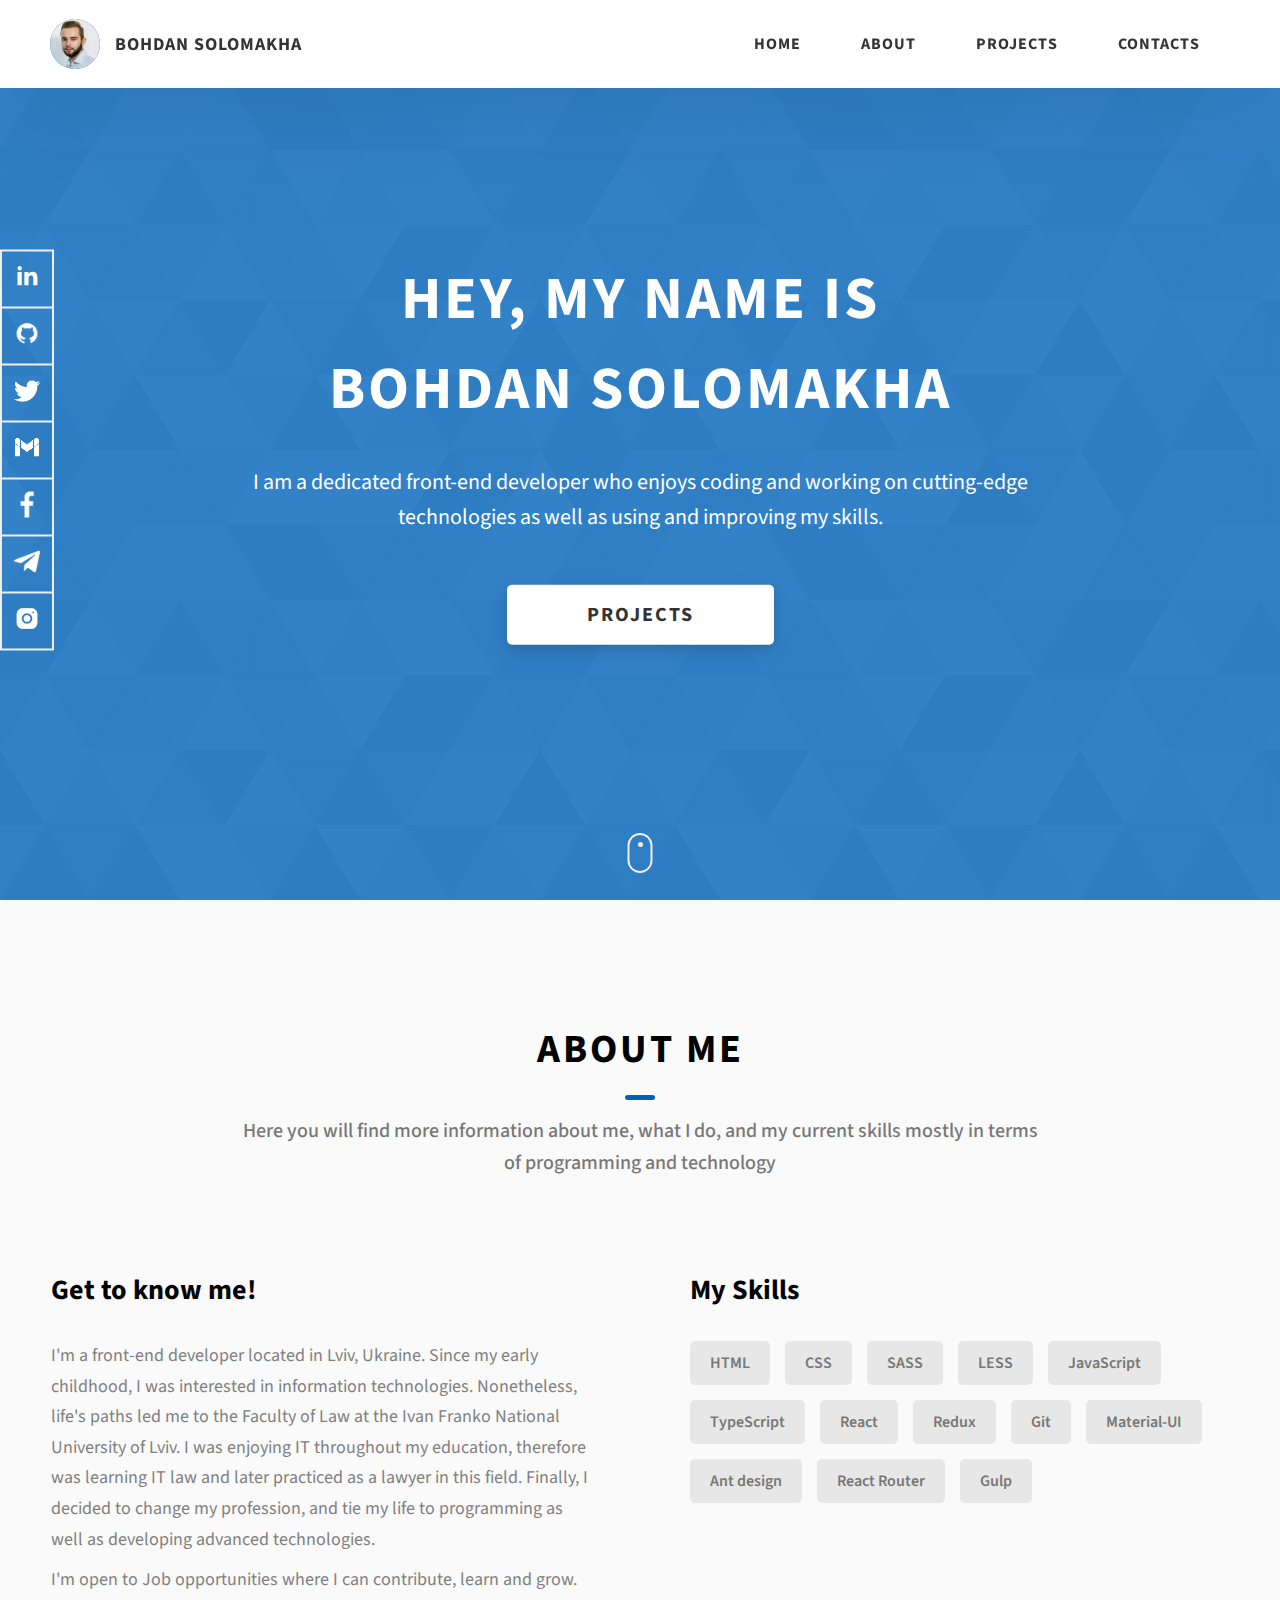
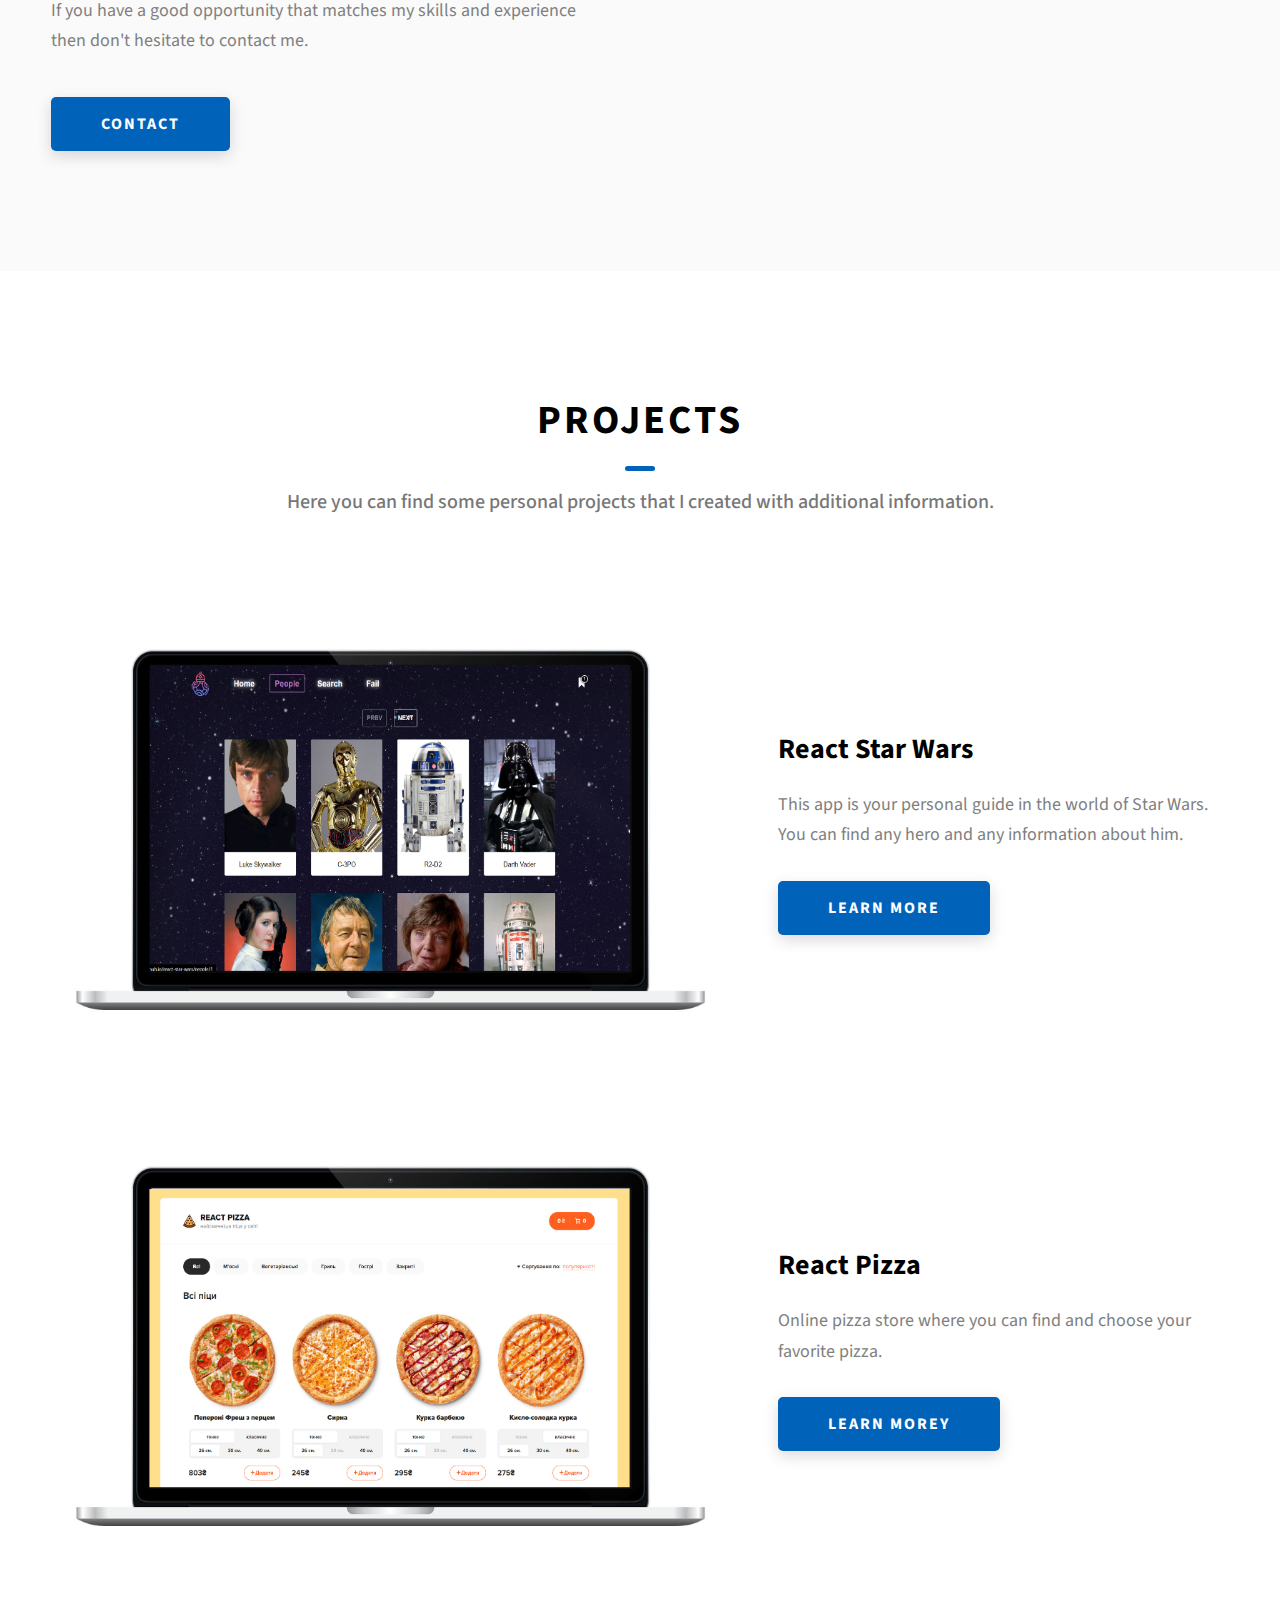
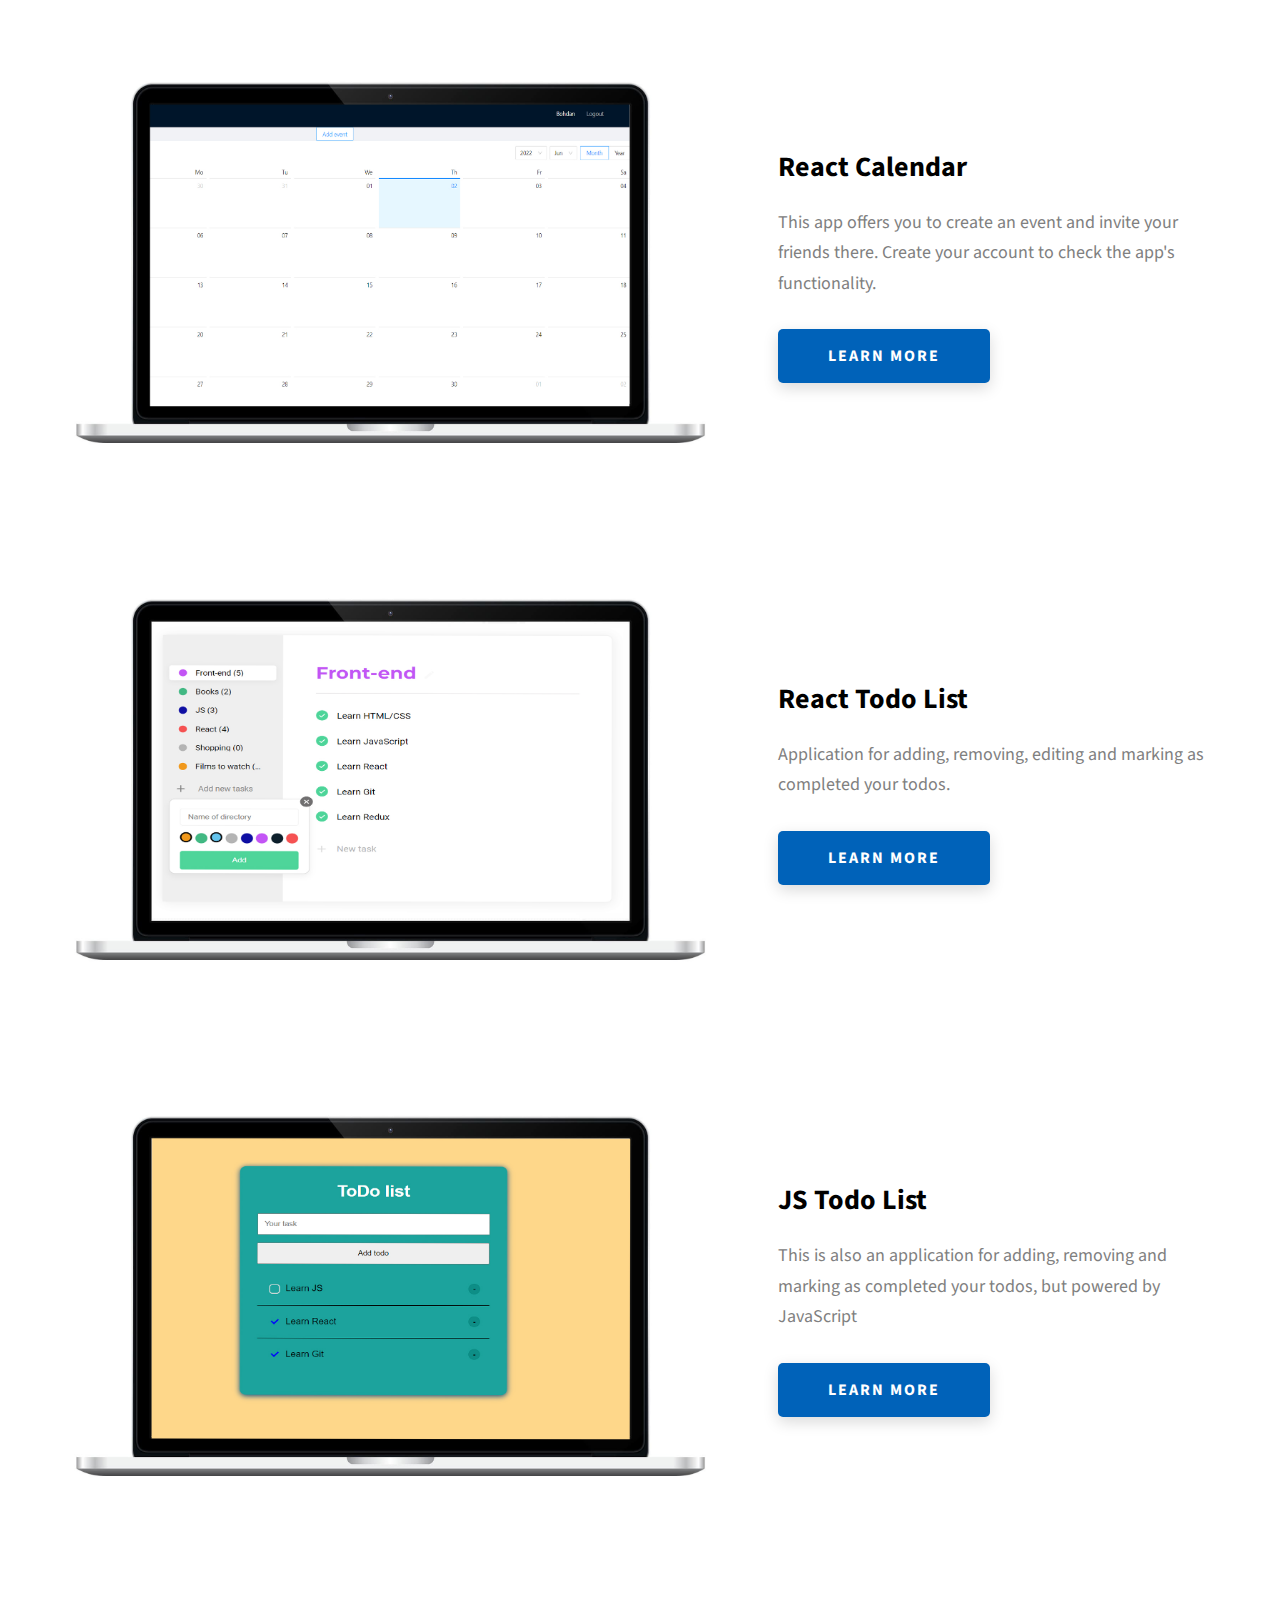
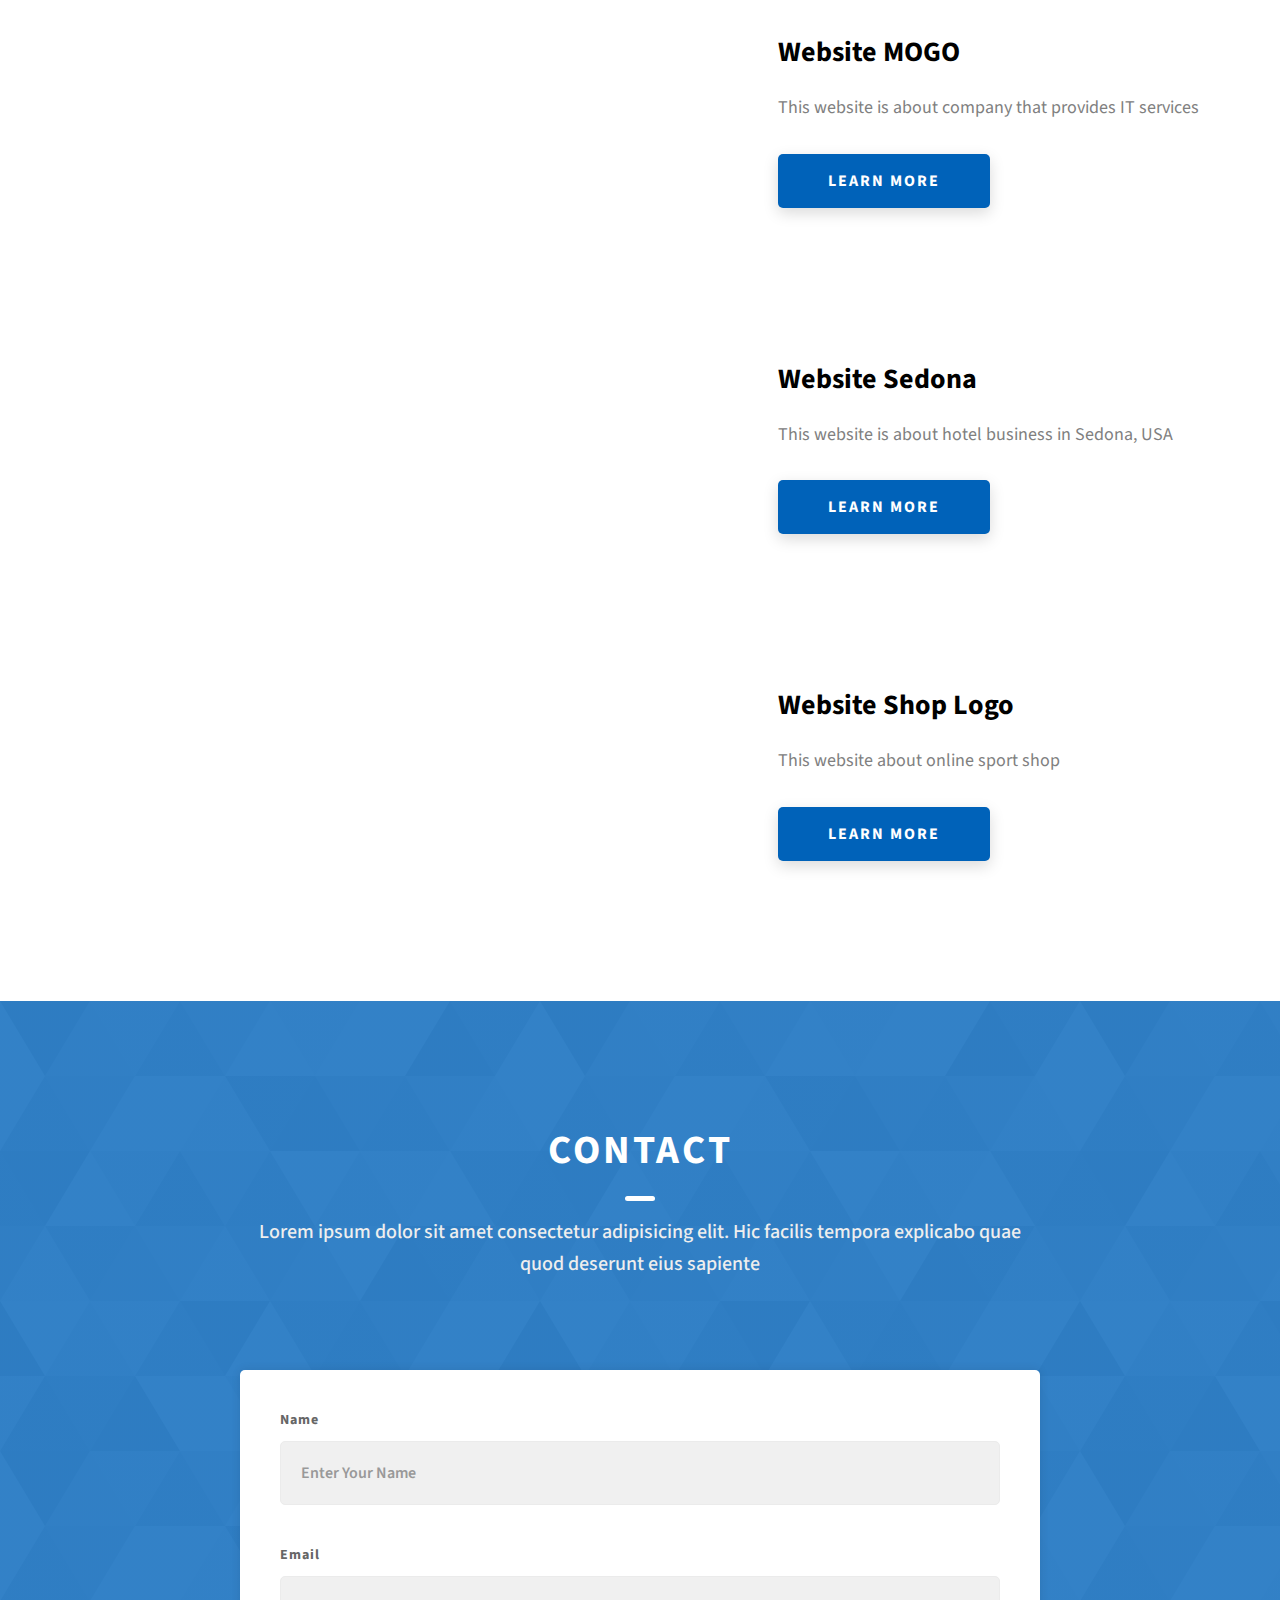
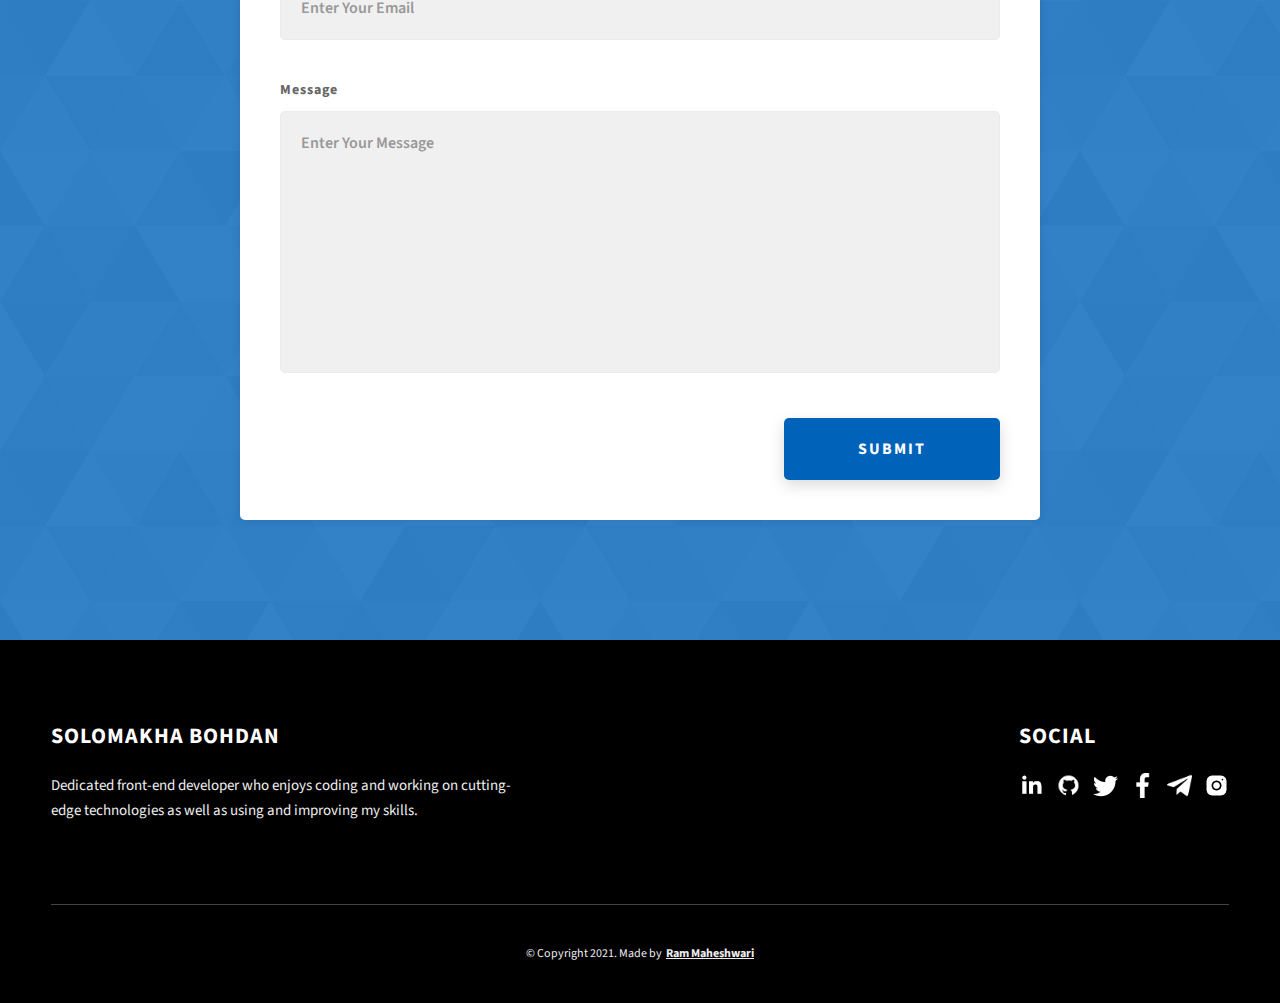
==== index.html @ 6ab42487 "Added all files to repo" ====
<!DOCTYPE html>
<html lang="en">
  <head>
    <meta charset="UTF-8" />
    <meta name="viewport" content="width=device-width, initial-scale=1.0" />
    <meta http-equiv="X-UA-Compatible" content="ie=edge" />
    <title>Portfolio</title>
    <meta name="description" content="Portfolio Template for Developer" />

    <link rel="stylesheet" href="css/style.css" />

    <link rel="preconnect" href="https://fonts.googleapis.com" />
    <link rel="preconnect" href="https://fonts.gstatic.com" crossorigin />
    <link
      href="https://fonts.googleapis.com/css2?family=Source+Sans+Pro:wght@400;600;700;900&display=swap"
      rel="stylesheet"
    />
  </head>
  <body>
    <header class="header">
      <div class="header__content">
        <div class="header__logo-container">
          <div class="header__logo-img-cont">
            <img
              src="./assets/jpeg/bodia_solo.jpg"
              alt="Solomakha Bohdan Logo Image"
              class="header__logo-img"
            />
          </div>
          <span class="header__logo-sub">Bohdan Solomakha</span>
        </div>
        <div class="header__main">
          <ul class="header__links">
            <li class="header__link-wrapper">
              <a href="./index.html" class="header__link"> Home </a>
            </li>
            <li class="header__link-wrapper">
              <a href="./index.html#about" class="header__link">About </a>
            </li>
            <li class="header__link-wrapper">
              <a href="./index.html#projects" class="header__link">
                Projects
              </a>
            </li>
            <li class="header__link-wrapper">
              <a href="./index.html#contact" class="header__link"> Contacts </a>
            </li>
          </ul>
          <div class="header__main-ham-menu-cont">
            <img
              src="./assets/svg/ham-menu.svg"
              alt="hamburger menu"
              class="header__main-ham-menu"
            />
            <img
              src="./assets/svg/ham-menu-close.svg"
              alt="hamburger menu close"
              class="header__main-ham-menu-close d-none"
            />
          </div>
        </div>
      </div>
      <div class="header__sm-menu">
        <div class="header__sm-menu-content">
          <ul class="header__sm-menu-links">
            <li class="header__sm-menu-link">
              <a href="./index.html"> Home </a>
            </li>

            <li class="header__sm-menu-link">
              <a href="./index.html#about"> About </a>
            </li>

            <li class="header__sm-menu-link">
              <a href="./index.html#projects"> Projects </a>
            </li>

            <li class="header__sm-menu-link">
              <a href="./index.html#contact"> Contacts </a>
            </li>
          </ul>
        </div>
      </div>
    </header>
    <section class="home-hero">
      <div class="home-hero__content">
        <h1 class="heading-primary">Hey, My name is <br> Bohdan Solomakha</h1>
        <div class="home-hero__info">
          <p class="text-primary">
            I am a dedicated front-end developer who enjoys coding and working on cutting-edge technologies as well as using and improving my skills.
          </p>
        </div>
        <div class="home-hero__cta">
          <a href="./#projects" class="btn btn--bg">Projects</a>
        </div>
      </div>
      <div class="home-hero__socials">
        <div class="home-hero__social">
          <a href="#" class="home-hero__social-icon-link">
            <img
              src="./assets/png/linkedin-ico.png"
              alt="icon"
              class="home-hero__social-icon"
            />
          </a>
        </div>
        <div class="home-hero__social">
          <a href="#" class="home-hero__social-icon-link">
            <img
              src="./assets/png/github-ico.png"
              alt="icon"
              class="home-hero__social-icon"
            />
          </a>
        </div>
        <div class="home-hero__social">
          <a href="#" class="home-hero__social-icon-link">
            <img
              src="./assets/png/twitter-ico.png"
              alt="icon"
              class="home-hero__social-icon"
            />
          </a>
        </div>
        <div class="home-hero__social" >
          <a
                  href="mailto:solomakha.bohdan@gmail.com"
                  class="home-hero__social-icon-link"
          >
            <img
                    src="./assets/png/gmail.png"
                    alt="icon"
                    class="home-hero__social-icon"
            />
          </a>
        </div>
        <div class="home-hero__social">
          <a href="#" class="home-hero__social-icon-link" style="color: white">
            <img
                    src="./assets/png/facebook.png"
                    alt="icon"
                    class="home-hero__social-icon"
            />
          </a>
        </div>
        <div class="home-hero__social">
          <a href="#" class="home-hero__social-icon-link" style="color: white">
            <img
                    src="./assets/png/telegram.png"
                    alt="icon"
                    class="home-hero__social-icon"
            />
          </a>
        </div>
        <div class="home-hero__social">
          <a
            href="#"
            class="home-hero__social-icon-link home-hero__social-icon-link--bd-none"
          >
            <img
              src="./assets/png/insta-ico.png"
              alt="icon"
              class="home-hero__social-icon"
            />
          </a>
        </div>

      </div>
      <div class="home-hero__mouse-scroll-cont">
        <div class="mouse"></div>
      </div>
    </section>
    <section id="about" class="about sec-pad">
      <div class="main-container">
        <h2 class="heading heading-sec heading-sec__mb-med">
          <span class="heading-sec__main">About Me</span>
          <span class="heading-sec__sub">
            Here you will find more information about me, what I do, and my current skills mostly in terms of programming and technology
          </span>
        </h2>
        <div class="about__content">
          <div class="about__content-main">
            <h3 class="about__content-title">Get to know me!</h3>
            <div class="about__content-details">
              <p class="about__content-details-para">
                I'm a front-end developer located in Lviv, Ukraine. Since my early childhood, I was interested in information technologies. Nonetheless, life's paths led me to the Faculty of Law at the Ivan Franko National University of Lviv. I was enjoying IT throughout my education, therefore was learning IT law and later practiced as a lawyer in this field. Finally, I decided to change my profession, and tie my life to programming as well as developing advanced technologies.
              </p>
              <p class="about__content-details-para">
                I'm open to Job opportunities where I can contribute, learn and grow. If you have a good opportunity that matches my skills and experience then don't hesitate to contact me.
              </p>
            </div>
            <a href="./#contact" class="btn btn--med btn--theme dynamicBgClr"
              >Contact</a
            >
          </div>
          <div class="about__content-skills">
            <h3 class="about__content-title">My Skills</h3>
            <div class="skills">
              <div class="skills__skill">HTML</div>
              <div class="skills__skill">CSS</div>
              <div class="skills__skill">SASS</div>
              <div class="skills__skill">LESS</div>
              <div class="skills__skill">JavaScript</div>
              <div class="skills__skill">TypeScript</div>
              <div class="skills__skill">React</div>
              <div class="skills__skill">Redux</div>
              <div class="skills__skill">Git</div>
              <div class="skills__skill">Material-UI</div>
              <div class="skills__skill">Ant design</div>
              <div class="skills__skill">React Router</div>
              <div class="skills__skill">Gulp</div>
            </div>
          </div>
        </div>
      </div>
    </section>
    <section id="projects" class="projects sec-pad">
      <div class="main-container">
        <h2 class="heading heading-sec heading-sec__mb-bg">
          <span class="heading-sec__main">Projects</span>
          <span class="heading-sec__sub">
            Here you can find some personal projects that I created with additional information.
          </span>
        </h2>

        <div class="projects__content">
          <div class="projects__row">
            <div class="projects__row-img-cont">
              <img
                src="./assets/jpeg/Star%20Wars.jpg"
                alt="Software Screenshot"
                class="projects__row-img"
                loading="lazy"
              />
            </div>
            <div class="projects__row-content">
              <h3 class="projects__row-content-title">React Star Wars</h3>
              <p class="projects__row-content-desc">
                This app is your personal guide in the world of Star Wars. You can find any hero and any information about him.
              </p>
              <a
                href="./project-1.html"
                class="btn btn--med btn--theme dynamicBgClr"
                target="_blank"
                >Learn more</a
              >
            </div>
          </div>
          <div class="projects__row">
            <div class="projects__row-img-cont">
              <img
                src="./assets/jpeg/React%20Pizza.jpg"
                alt="Software Screenshot"
                class="projects__row-img"
                loading="lazy"
              />
            </div>
            <div class="projects__row-content">
              <h3 class="projects__row-content-title">React Pizza</h3>
              <p class="projects__row-content-desc">
                Online pizza store where you can find and choose your favorite pizza.
              </p>
              <a
                href="./project-2.html"
                class="btn btn--med btn--theme dynamicBgClr"
                target="_blank"
                >Learn morey</a
              >
            </div>
          </div>
          <div class="projects__row">
            <div class="projects__row-img-cont">
              <img
                src="./assets/jpeg/React%20calendar.jpg"
                alt="Software Screenshot"
                class="projects__row-img"
                loading="lazy"
              />
            </div>
            <div class="projects__row-content">
              <h3 class="projects__row-content-title">React Calendar</h3>
              <p class="projects__row-content-desc">
                This app offers you to create an event and invite your friends there. Create your account to check the app's functionality.
              </p>
              <a
                href="./project-3.html"
                class="btn btn--med btn--theme dynamicBgClr"
                target="_blank"
                >Learn more</a
              >
            </div>
          </div>
          <div class="projects__row">
            <div class="projects__row-img-cont">
              <img
                      src="./assets/jpeg/React%20todo.jpg"
                      alt="Software Screenshot"
                      class="projects__row-img"
                      loading="lazy"
              />
            </div>
            <div class="projects__row-content">
              <h3 class="projects__row-content-title">React Todo List</h3>
              <p class="projects__row-content-desc">
                Application for adding, removing, editing and marking as completed your todos.
              </p>
              <a
                      href="./project-4.html"
                      class="btn btn--med btn--theme dynamicBgClr"
                      target="_blank"
              >Learn more</a
              >
            </div>
          </div>
          <div class="projects__row">
            <div class="projects__row-img-cont">
              <img
                      src="./assets/jpeg/js%20todo.jpg"
                      alt="Software Screenshot"
                      class="projects__row-img"
                      loading="lazy"
              />
            </div>
            <div class="projects__row-content">
              <h3 class="projects__row-content-title">JS Todo List</h3>
              <p class="projects__row-content-desc">
                This is also an application for adding, removing and marking as completed your todos, but powered by JavaScript
              </p>
              <a
                      href="./project-5.html"
                      class="btn btn--med btn--theme dynamicBgClr"
                      target="_blank"
              >Learn more</a
              >
            </div>
          </div>
          <div class="projects__row">
            <div class="projects__row-img-cont">
              <img
                      src="./assets/jpeg/mogo.jpg"
                      alt="Software Screenshot"
                      class="projects__row-img"
                      loading="lazy"
              />
            </div>
            <div class="projects__row-content">
              <h3 class="projects__row-content-title">Website MOGO</h3>
              <p class="projects__row-content-desc">
                This website is about company that provides IT services
              </p>
              <a
                      href="./project-6.html"
                      class="btn btn--med btn--theme dynamicBgClr"
                      target="_blank"
              >Learn more</a
              >
            </div>
          </div>
          <div class="projects__row">
            <div class="projects__row-img-cont">
              <img
                      src="./assets/jpeg/Sedona.jpg"
                      alt="Software Screenshot"
                      class="projects__row-img"
                      loading="lazy"
              />
            </div>
            <div class="projects__row-content">
              <h3 class="projects__row-content-title">Website Sedona</h3>
              <p class="projects__row-content-desc">
                This website is about hotel business in Sedona, USA
              </p>
              <a
                      href="./project-7.html"
                      class="btn btn--med btn--theme dynamicBgClr"
                      target="_blank"
              >Learn more</a
              >
            </div>
          </div>
          <div class="projects__row">
            <div class="projects__row-img-cont">
              <img
                      src="./assets/jpeg/ShopLogo.jpg"
                      alt="Software Screenshot"
                      class="projects__row-img"
                      loading="lazy"
              />
            </div>
            <div class="projects__row-content">
              <h3 class="projects__row-content-title">Website Shop Logo</h3>
              <p class="projects__row-content-desc">
                This website about online sport shop
              </p>
              <a
                      href="./project-8.html"
                      class="btn btn--med btn--theme dynamicBgClr"
                      target="_blank"
              >Learn more</a
              >
            </div>
          </div>
        </div>
      </div>
    </section>
    <section id="contact" class="contact sec-pad dynamicBg">
      <div class="main-container">
        <h2 class="heading heading-sec heading-sec__mb-med">
          <span class="heading-sec__main heading-sec__main--lt">Contact</span>
          <span class="heading-sec__sub heading-sec__sub--lt">
            Lorem ipsum dolor sit amet consectetur adipisicing elit. Hic facilis
            tempora explicabo quae quod deserunt eius sapiente
          </span>
        </h2>
        <div class="contact__form-container">
          <form action="mail.php" method="POST" class="contact__form">
            <div class="contact__form-field">
              <label class="contact__form-label" for="name">Name</label>
              <input
                required
                placeholder="Enter Your Name"
                type="text"
                class="contact__form-input"
                name="name"
                id="name"
              />
            </div>
            <div class="contact__form-field">
              <label class="contact__form-label" for="email">Email</label>
              <input
                required
                placeholder="Enter Your Email"
                type="text"
                class="contact__form-input"
                name="email"
                id="email"
              />
            </div>
            <div class="contact__form-field">
              <label class="contact__form-label" for="message">Message</label>
              <textarea
                required
                cols="30"
                rows="10"
                class="contact__form-input"
                placeholder="Enter Your Message"
                name="message"
                id="message"
              ></textarea>
            </div>
            <button type="submit" class="btn btn--theme contact__btn">
              Submit
            </button>
          </form>
        </div>
      </div>
    </section>
    <footer class="main-footer">
      <div class="main-container">
        <div class="main-footer__upper">
          <div class="main-footer__row main-footer__row-1">
            <h2 class="heading heading-sm main-footer__heading-sm">
              <span>Social</span>
            </h2>
            <div class="main-footer__social-cont">
              <a target="_blank" rel="noreferrer" href="https://www.linkedin.com/in/bohdan-solomakha-750a14240/">
                <img
                        class="main-footer__icon"
                        src="./assets/png/linkedin-ico.png"
                        alt="icon"
                />
              </a>
              <a target="_blank" rel="noreferrer" href="https://github.com/BohdanSolo">
                <img
                        class="main-footer__icon"
                        src="./assets/png/github-ico.png"
                        alt="icon"
                />
              </a>
              <a target="_blank" rel="noreferrer" href="https://twitter.com/Bohdan_solo?t=991ut2WGYXUdXhXmWjefPw&s=09">
                <img
                        class="main-footer__icon"
                        src="./assets/png/twitter-ico.png"
                        alt="icon"
                />
              </a>
              <a target="_blank" rel="noreferrer" href="https://www.facebook.com/bohdan.solomakha">
                <img
                        class="main-footer__icon"
                        src="./assets/png/facebook.png"
                        alt="icon"
                />
              </a>
              <a target="_blank" rel="noreferrer" href="https://t.me/bodia_solo">
                <img
                        class="main-footer__icon"
                        src="./assets/png/telegram.png"
                        alt="icon"
                />
              </a>
              <a target="_blank" rel="noreferrer" href="https://www.instagram.com/bodia_solo/">
                <img
                        class="main-footer__icon main-footer__icon--mr-none"
                        src="./assets/png/insta-ico.png"
                        alt="icon"
                />
              </a>
            </div>
          </div>
          <div class="main-footer__row main-footer__row-2">
            <h4 class="heading heading-sm text-lt">Solomakha Bohdan</h4>
            <p class="main-footer__short-desc">
              Dedicated front-end developer who enjoys coding and working on cutting-edge technologies as well as using and improving my skills.
            </p>
          </div>
        </div>

        <div class="main-footer__lower">
          &copy; Copyright 2021. Made by
          <a rel="noreferrer" target="_blank" href="#"
            >Ram Maheshwari</a
          >
        </div>
      </div>
    </footer>

    <script src="./index.js"></script>
  </body>
</html>
---- css/style.css ----
/*
0 - 600px:      Phone
600 - 900px:    Tablet portrait
900 - 1200px:   Tablet landscape
[1200 - 1800] is where our normal styles apply
1800px + :      Big desktop
$breakpoint arguement choices:
- phone
- tab-port
- tab-land
- big-desktop

Inside media queries 1em is always 16px i.e 1em = 16px at every screen size only inside media queries
*/
*,
*::after,
*::before {
  margin: 0;
  padding: 0;
  box-sizing: inherit;
  font-family: inherit; }

html {
  font-size: 62.5%;
  scroll-behavior: smooth; }
  @media only screen and (max-width: 75em) {
    html {
      font-size: 59%; } }
  @media only screen and (max-width: 56.25em) {
    html {
      font-size: 56%; } }
  @media only screen and (min-width: 112.5em) {
    html {
      font-size: 65%; } }

body {
  box-sizing: border-box;
  position: relative;
  line-height: 1.5;
  font-family: sans-serif;
  overflow-x: hidden;
  overflow-y: scroll;
  font-family: 'Source Sans Pro', sans-serif; }

a {
  text-decoration: none;
  color: inherit; }

li {
  list-style: none; }

input:focus,
button:focus,
a:focus,
textarea:focus {
  outline: none; }

button {
  border: none;
  cursor: pointer; }

textarea {
  resize: none; }

.heading-primary {
  font-size: 6rem;
  text-transform: uppercase;
  letter-spacing: 3px;
  text-align: center; }
  @media only screen and (max-width: 37.5em) {
    .heading-primary {
      font-size: 4.5rem; } }

.heading-sec__mb-bg {
  margin-bottom: 11rem; }
  @media only screen and (max-width: 56.25em) {
    .heading-sec__mb-bg {
      margin-bottom: 8rem; } }

.heading-sec__mb-med {
  margin-bottom: 9rem; }
  @media only screen and (max-width: 56.25em) {
    .heading-sec__mb-med {
      margin-bottom: 8rem; } }

.heading-sec__main {
  display: block;
  font-size: 4rem;
  text-transform: uppercase;
  letter-spacing: 1px;
  letter-spacing: 3px;
  text-align: center;
  margin-bottom: 3.5rem;
  position: relative; }
  .heading-sec__main--lt {
    color: #fff; }
    .heading-sec__main--lt::after {
      content: '';
      background: #fff !important; }
  .heading-sec__main::after {
    content: '';
    position: absolute;
    top: calc(100% + 1.5rem);
    height: 5px;
    width: 3rem;
    background: #0062b9;
    left: 50%;
    transform: translateX(-50%);
    border-radius: 5px; }
    @media only screen and (max-width: 37.5em) {
      .heading-sec__main::after {
        top: calc(100% + 1.2rem); } }

.heading-sec__sub {
  display: block;
  text-align: center;
  color: #777;
  font-size: 2rem;
  font-weight: 500;
  max-width: 80rem;
  margin: auto;
  line-height: 1.6; }
  @media only screen and (max-width: 37.5em) {
    .heading-sec__sub {
      font-size: 1.8rem; } }
  .heading-sec__sub--lt {
    color: #eee; }

.heading-sm {
  font-size: 2.2rem;
  text-transform: uppercase;
  letter-spacing: 1px; }

.main-container {
  max-width: 120rem;
  margin: auto;
  width: 92%; }

.btn {
  background: #fff;
  color: #333;
  text-transform: uppercase;
  letter-spacing: 2px;
  display: inline-block;
  font-weight: 700;
  border-radius: 5px;
  box-shadow: 0 5px 15px 0 rgba(0, 0, 0, 0.15);
  transition: transform .3s; }
  .btn:hover {
    transform: translateY(-3px); }
  .btn--bg {
    padding: 1.5rem 8rem;
    font-size: 2rem; }
  .btn--med {
    padding: 1.5rem 5rem;
    font-size: 1.6rem; }
  .btn--theme {
    background: #0062b9;
    color: #fff; }
  .btn--theme-inv {
    color: #0062b9;
    background: #fff;
    border: 2px solid #0062b9;
    box-shadow: none;
    padding: calc(1.5rem - 2px) calc(5rem - 2px); }

.sec-pad {
  padding: 12rem 0; }
  @media only screen and (max-width: 56.25em) {
    .sec-pad {
      padding: 8rem 0; } }

.text-primary {
  color: #fff;
  font-size: 2.2rem;
  text-align: center;
  width: 100%;
  line-height: 1.6; }
  @media only screen and (max-width: 37.5em) {
    .text-primary {
      font-size: 2rem; } }

.d-none {
  display: none; }

.home-hero {
  color: #fff;
  background: linear-gradient(to right, rgba(0, 98, 185, 0.8), rgba(0, 98, 185, 0.8)), url(../../assets/svg/common-bg.svg);
  background-position: center;
  height: 100vh;
  min-height: 80rem;
  max-height: 120rem;
  position: relative; }
  @media only screen and (max-width: 37.5em) {
    .home-hero {
      height: unset;
      min-height: unset; } }
  .home-hero__socials {
    position: absolute;
    top: 50%;
    border: 2px solid #eee;
    border-left: 2px solid #eee;
    transform: translateY(-50%); }
    @media only screen and (max-width: 56.25em) {
      .home-hero__socials {
        display: none; } }
  .home-hero__mouse-scroll-cont {
    position: absolute;
    bottom: 3%;
    left: 50%;
    transform: translateX(-50%); }
    @media only screen and (max-width: 37.5em) {
      .home-hero__mouse-scroll-cont {
        display: none; } }
  .home-hero__social {
    width: 5rem; }
  .home-hero__social-icon-link {
    width: 100%;
    display: block;
    padding: 1.2rem;
    border-bottom: 2px solid #eee;
    transition: background .3s; }
    .home-hero__social-icon-link:hover {
      background: rgba(255, 255, 255, 0.1); }
    .home-hero__social-icon-link--bd-none {
      border-bottom: 0; }
  .home-hero__social-icon {
    width: 100%; }
  .home-hero__content {
    position: absolute;
    top: 50%;
    left: 50%;
    transform: translate(-50%, -50%);
    max-width: 90rem;
    width: 92%; }
    @media only screen and (max-width: 37.5em) {
      .home-hero__content {
        padding: 19rem 0 13rem 0;
        margin: auto;
        position: static;
        transform: translate(0, 0); } }
  .home-hero__info {
    margin: 3rem auto 0 auto;
    max-width: 80rem; }
  .home-hero__cta {
    margin-top: 5rem;
    text-align: center; }

.about {
  background: #fafafa; }
  .about__content {
    display: grid;
    grid-template-columns: 1fr 1fr;
    grid-gap: 10rem; }
    @media only screen and (max-width: 56.25em) {
      .about__content {
        grid-template-columns: 1fr;
        grid-gap: 8rem; } }
    .about__content-title {
      font-weight: 700;
      font-size: 2.8rem;
      margin-bottom: 3rem; }
      @media only screen and (max-width: 37.5em) {
        .about__content-title {
          font-size: 2.4rem; } }
    .about__content-details-para {
      font-size: 1.8rem;
      color: grey;
      max-width: 60rem;
      line-height: 1.7;
      margin-bottom: 1rem; }
      .about__content-details-para--hl {
        font-weight: 700;
        margin: 0 3px; }
      .about__content-details-para:last-child {
        margin-bottom: 4rem; }

.projects__row {
  display: grid;
  grid-template-columns: 1.5fr 1fr;
  grid-gap: 5rem;
  margin-bottom: 11rem; }
  @media only screen and (max-width: 56.25em) {
    .projects__row {
      grid-template-columns: 1fr;
      grid-gap: 2rem;
      margin-bottom: 8rem; } }
  @media only screen and (max-width: 56.25em) {
    .projects__row {
      text-align: center; } }
  .projects__row:last-child {
    margin-bottom: 0; }
  .projects__row-img-cont {
    overflow: hidden; }
  .projects__row-img {
    width: 100%;
    display: block;
    object-fit: cover; }
  .projects__row-content {
    padding: 2rem 0;
    display: flex;
    justify-content: center;
    flex-direction: column;
    align-items: flex-start; }
    @media only screen and (max-width: 56.25em) {
      .projects__row-content {
        align-items: center; } }
    .projects__row-content-title {
      font-weight: 700;
      font-size: 2.8rem;
      margin-bottom: 2rem; }
      @media only screen and (max-width: 37.5em) {
        .projects__row-content-title {
          font-size: 2.4rem; } }
    .projects__row-content-desc {
      font-size: 1.8rem;
      color: grey;
      max-width: 60rem;
      line-height: 1.7;
      margin-bottom: 3rem; }
      @media only screen and (max-width: 37.5em) {
        .projects__row-content-desc {
          font-size: 1.7rem; } }

.contact {
  background: linear-gradient(to right, rgba(0, 98, 185, 0.8), rgba(0, 98, 185, 0.8)), url(../../assets/svg/common-bg.svg);
  background-size: cover;
  background-position: center; }
  .contact__form-container {
    box-shadow: 0 0 10px rgba(0, 0, 0, 0.1);
    background: white;
    padding: 4rem;
    margin-top: 6rem;
    max-width: 80rem;
    text-align: right;
    width: 95%;
    border-radius: 5px;
    margin: 5rem auto 0 auto; }
    @media only screen and (max-width: 37.5em) {
      .contact__form-container {
        padding: 3rem; } }
  .contact__form-field {
    margin-bottom: 4rem; }
    @media only screen and (max-width: 37.5em) {
      .contact__form-field {
        margin-bottom: 3rem; } }
  .contact__form-label {
    color: #666;
    font-size: 1.4rem;
    letter-spacing: 1px;
    font-weight: 700;
    margin-bottom: 1rem;
    display: block;
    text-align: left; }
  .contact__form-input {
    color: #333;
    padding: 2rem;
    width: 100%;
    border: 1px solid #ebebeb;
    font-size: 1.6rem;
    letter-spacing: 0px;
    background: #f0f0f0;
    border-radius: 5px;
    font-weight: 600;
    /* Code for Modern Browsers */
    /* Code for WebKit, Blink, Edge */
    /* Code for Internet Explorer 10-11 */
    /* Code for Microsoft Edge */
    /* Code for Mozilla Firefox 4 to 18 */
    /* Code for Mozilla Firefox 19+ */ }
    .contact__form-input::placeholder {
      color: #999;
      font-weight: 600;
      font-size: 1.6rem; }
    .contact__form-input::-webkit-input-placeholder {
      color: #999;
      font-weight: 600;
      font-size: 1.6rem; }
    .contact__form-input:-ms-input-placeholder {
      color: #999;
      font-weight: 600;
      font-size: 1.6rem; }
    .contact__form-input::-ms-input-placeholder {
      color: #999;
      font-weight: 600;
      font-size: 1.6rem; }
    .contact__form-input:-moz-placeholder {
      opacity: 1;
      color: #999;
      font-weight: 600;
      font-size: 1.6rem; }
    .contact__form-input::-moz-placeholder {
      opacity: 1;
      color: #999;
      font-weight: 600;
      font-size: 1.6rem; }
  .contact__btn {
    width: 30%;
    padding: 2rem 4rem;
    font-size: 1.6rem; }
    @media only screen and (max-width: 37.5em) {
      .contact__btn {
        width: 100%; } }

.project-cs-hero {
  color: #fff;
  background: linear-gradient(to right, rgba(0, 98, 185, 0.8), rgba(0, 98, 185, 0.8)), url(../../assets/svg/common-bg.svg);
  background-size: cover;
  background-position: center;
  position: relative; }
  @media only screen and (max-width: 37.5em) {
    .project-cs-hero {
      height: unset;
      min-height: unset; } }
  .project-cs-hero__content {
    padding: 25rem 0 17rem 0;
    max-width: 90rem;
    width: 92%;
    margin: auto; }
    @media only screen and (max-width: 37.5em) {
      .project-cs-hero__content {
        padding: 19rem 0 13rem 0;
        margin: auto;
        position: static;
        transform: translate(0, 0); } }
  .project-cs-hero__info {
    margin: 3rem auto 0 auto;
    max-width: 80rem; }
  .project-cs-hero__cta {
    margin-top: 5rem;
    text-align: center; }

.project-details__content {
  padding: 8rem 0;
  max-width: 90rem;
  margin: auto; }
  .project-details__content-title {
    font-weight: 700;
    font-size: 2.8rem;
    margin-bottom: 3rem; }
    @media only screen and (max-width: 37.5em) {
      .project-details__content-title {
        font-size: 2.4rem; } }

.project-details__showcase-img-cont {
  width: 100%;
  margin-bottom: 6rem; }

.project-details__showcase-img {
  width: 100%; }

.project-details__content-main {
  width: 100%;
  max-width: 70rem;
  margin: auto; }

.project-details__desc {
  margin: 0 0 7rem 0; }
  .project-details__desc-para {
    font-size: 1.8rem;
    line-height: 1.7;
    color: grey;
    margin-bottom: 2rem; }

.project-details__tools-used {
  margin: 0 0 7rem 0; }
  .project-details__tools-used-list {
    display: flex;
    flex-wrap: wrap; }
  .project-details__tools-used-item {
    padding: 1rem 2rem;
    margin-bottom: 1.5rem;
    margin-right: 1.5rem;
    font-size: 1.6rem;
    background: rgba(153, 153, 153, 0.2);
    border-radius: 5px;
    font-weight: 600;
    color: #777; }

.project-details__links {
  margin: 0 0; }
  .project-details__links-btn {
    margin-right: 2rem; }
    @media only screen and (max-width: 37.5em) {
      .project-details__links-btn {
        margin-right: 0;
        width: 70%;
        margin-bottom: 2rem;
        text-align: center; } }
    .project-details__links-btn:last-child {
      margin: 0; }
      @media only screen and (max-width: 37.5em) {
        .project-details__links-btn:last-child {
          margin: 0; } }

.header {
  position: fixed;
  width: 100%;
  z-index: 1000;
  background: #000;
  background: #fff;
  box-shadow: 0 10px 100px rgba(0, 0, 0, 0.1); }
  .header__content {
    display: flex;
    align-items: center;
    justify-content: space-between;
    padding: 1rem 5rem; }
    @media only screen and (max-width: 56.25em) {
      .header__content {
        padding: 0 2rem; } }
  .header__logo-container {
    display: flex;
    align-items: center;
    cursor: pointer;
    color: #333;
    transition: color .3s; }
    .header__logo-container:hover {
      color: #0062b9; }
  .header__logo-img-cont {
    width: 5rem;
    height: 5rem;
    border-radius: 50px;
    overflow: hidden;
    margin-right: 1.5rem;
    background: #0062b9; }
    @media only screen and (max-width: 56.25em) {
      .header__logo-img-cont {
        width: 4.5rem;
        height: 4.5rem;
        margin-right: 1.2rem;
      } }
  .header__logo-img {
    width: 100%;
    height: 100%;
    border-radius: 50%;

    object-fit: cover;
    object-position: center;
    display: block;
    transform: scale(1.5, 1.5) translate(1px, 6px);

  }
  .header__logo-sub {
    font-size: 1.8rem;
    text-transform: uppercase;
    font-weight: 700;
    letter-spacing: 1px; }
  .header__links {
    display: flex; }
    @media only screen and (max-width: 37.5em) {
      .header__links {
        display: none; } }
  .header__link {
    padding: 2.2rem 3rem;
    display: inline-block;
    font-size: 1.6rem;
    color: #333;
    text-transform: uppercase;
    letter-spacing: 1px;
    font-weight: 700;
    transition: color .3s; }
    .header__link:hover {
      color: #0062b9; }
    @media only screen and (max-width: 56.25em) {
      .header__link {
        padding: 3rem 1.8rem;
        font-size: 1.5rem; } }
  .header__main-ham-menu-cont {
    display: none;
    width: 3rem;
    padding: 2.2rem 0; }
    @media only screen and (max-width: 37.5em) {
      .header__main-ham-menu-cont {
        display: block; } }
  .header__main-ham-menu {
    width: 100%; }
  .header__main-ham-menu-close {
    width: 100%; }
  .header__sm-menu {
    background: #fff;
    position: absolute;
    width: 100%;
    top: 100%;
    visibility: hidden;
    opacity: 0;
    transition: all .3s;
    box-shadow: 0px 5px 5px 0px rgba(0, 0, 0, 0.1);
    -webkit-box-shadow: 0px 5px 5px 0px rgba(0, 0, 0, 0.1);
    -moz-box-shadow: 0px 5px 5px 0px rgba(0, 0, 0, 0.1); }
    .header__sm-menu--active {
      visibility: hidden;
      opacity: 0; }
      @media only screen and (max-width: 37.5em) {
        .header__sm-menu--active {
          visibility: visible;
          opacity: 1; } }
  .header__sm-menu-link a {
    display: block;
    text-decoration: none;
    padding: 2.5rem 3rem;
    font-size: 1.6rem;
    color: #333;
    text-align: right;
    border-bottom: 1px solid #eee;
    font-weight: 700;
    text-transform: uppercase;
    letter-spacing: 2px;
    transition: color .3s; }
    .header__sm-menu-link a:hover {
      color: #0062b9; }
  .header__sm-menu-link:first-child a {
    border-top: 1px solid #eee; }
  .header__sm-menu-link-last {
    border-bottom: 0; }

.main-footer {
  background: #000;
  color: #fff; }
  .main-footer__upper {
    display: flex;
    justify-content: space-between;
    padding: 8rem 0; }
    @media only screen and (max-width: 56.25em) {
      .main-footer__upper {
        padding: 6rem 0; } }
    @media only screen and (max-width: 37.5em) {
      .main-footer__upper {
        display: block; } }
  .main-footer__row-1 {
    order: 2; }
    @media only screen and (max-width: 56.25em) {
      .main-footer__row-1 {
        margin-bottom: 5rem; } }
  .main-footer__row-2 {
    width: 40%;
    order: 1;
    max-width: 50rem; }
    @media only screen and (max-width: 56.25em) {
      .main-footer__row-2 {
        width: 100%; } }
  .main-footer__short-desc {
    margin-top: 2rem;
    color: #eee;
    font-size: 1.5rem;
    line-height: 1.7; }
  .main-footer__social-cont {
    margin-top: 2rem; }
  .main-footer__icon {
    margin-right: 1rem;
    width: 2.5rem;
  transition: 0.2s linear}
    .main-footer__icon--mr-none {
      margin-right: 0; }
  .main-footer__lower {
    padding: 4rem 0;
    border-top: 1px solid #444;
    color: #eee;
    font-size: 1.2rem;
    text-align: left;
    text-align: center; }
    .main-footer__lower a {
      text-decoration: underline;
      font-weight: bold;
      margin-left: 2px; }
    @media only screen and (max-width: 56.25em) {
      .main-footer__lower {
        padding: 3.5rem 0; } }

.skills {
  display: flex;
  flex-wrap: wrap; }
  .skills__skill {
    padding: 1rem 2rem;
    margin-bottom: 1.5rem;
    margin-right: 1.5rem;
    font-size: 1.6rem;
    background: rgba(153, 153, 153, 0.2);
    border-radius: 5px;
    font-weight: 600;
    color: #777; }

.mouse {
  width: 25px;
  height: 40px;
  border: 2px solid #eee;
  border-radius: 60px;
  position: relative;
  overflow: hidden; }
  .mouse::before {
    content: '';
    width: 5px;
    height: 5px;
    position: absolute;
    top: 7px;
    left: 50%;
    transform: translateX(-50%);
    background-color: #eee;
    border-radius: 50%;
    opacity: 1;
    animation: wheel 1.3s infinite;
    -webkit-animation: wheel 1.3s infinite; }

@keyframes wheel {
  to {
    opacity: 0;
    top: 27px; } }

@-webkit-keyframes wheel {
  to {
    opacity: 0;
    top: 27px; } }


.main-footer__icon:hover {
  transform: translateY(-5px);
}
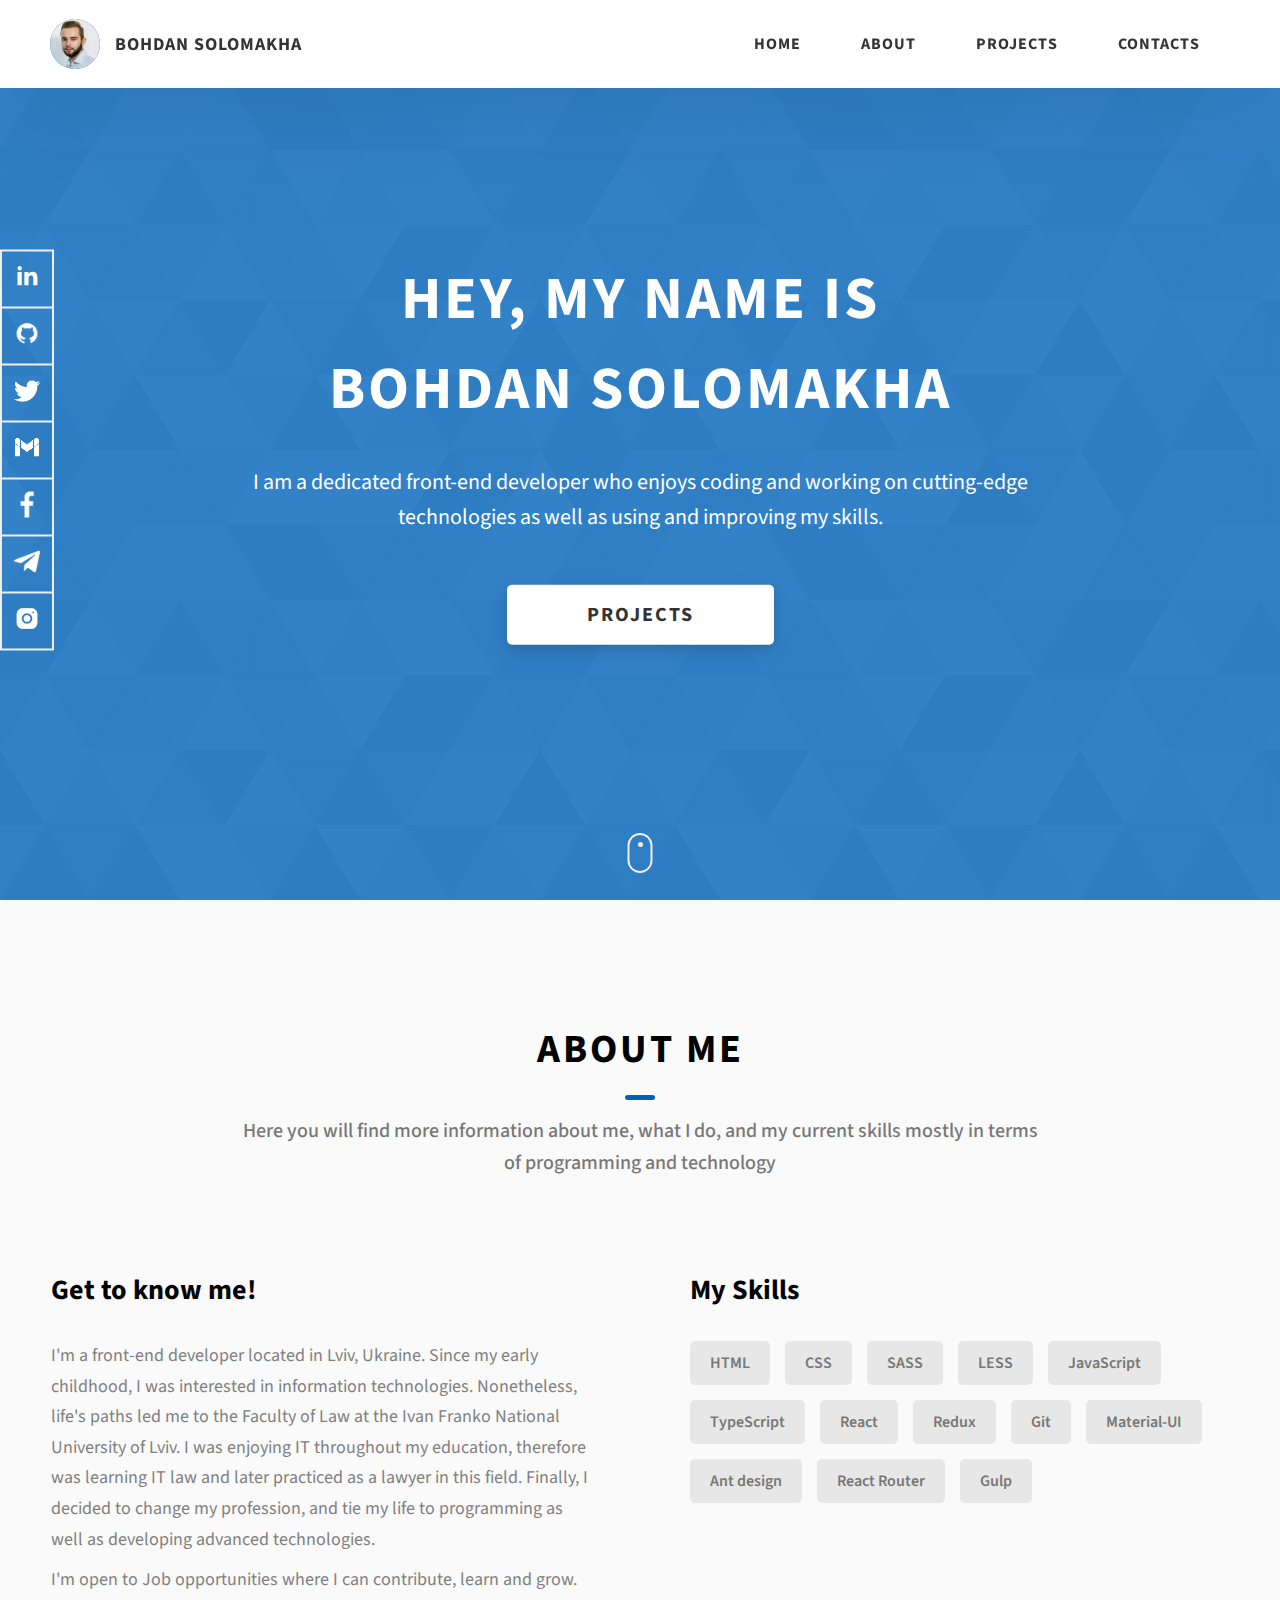
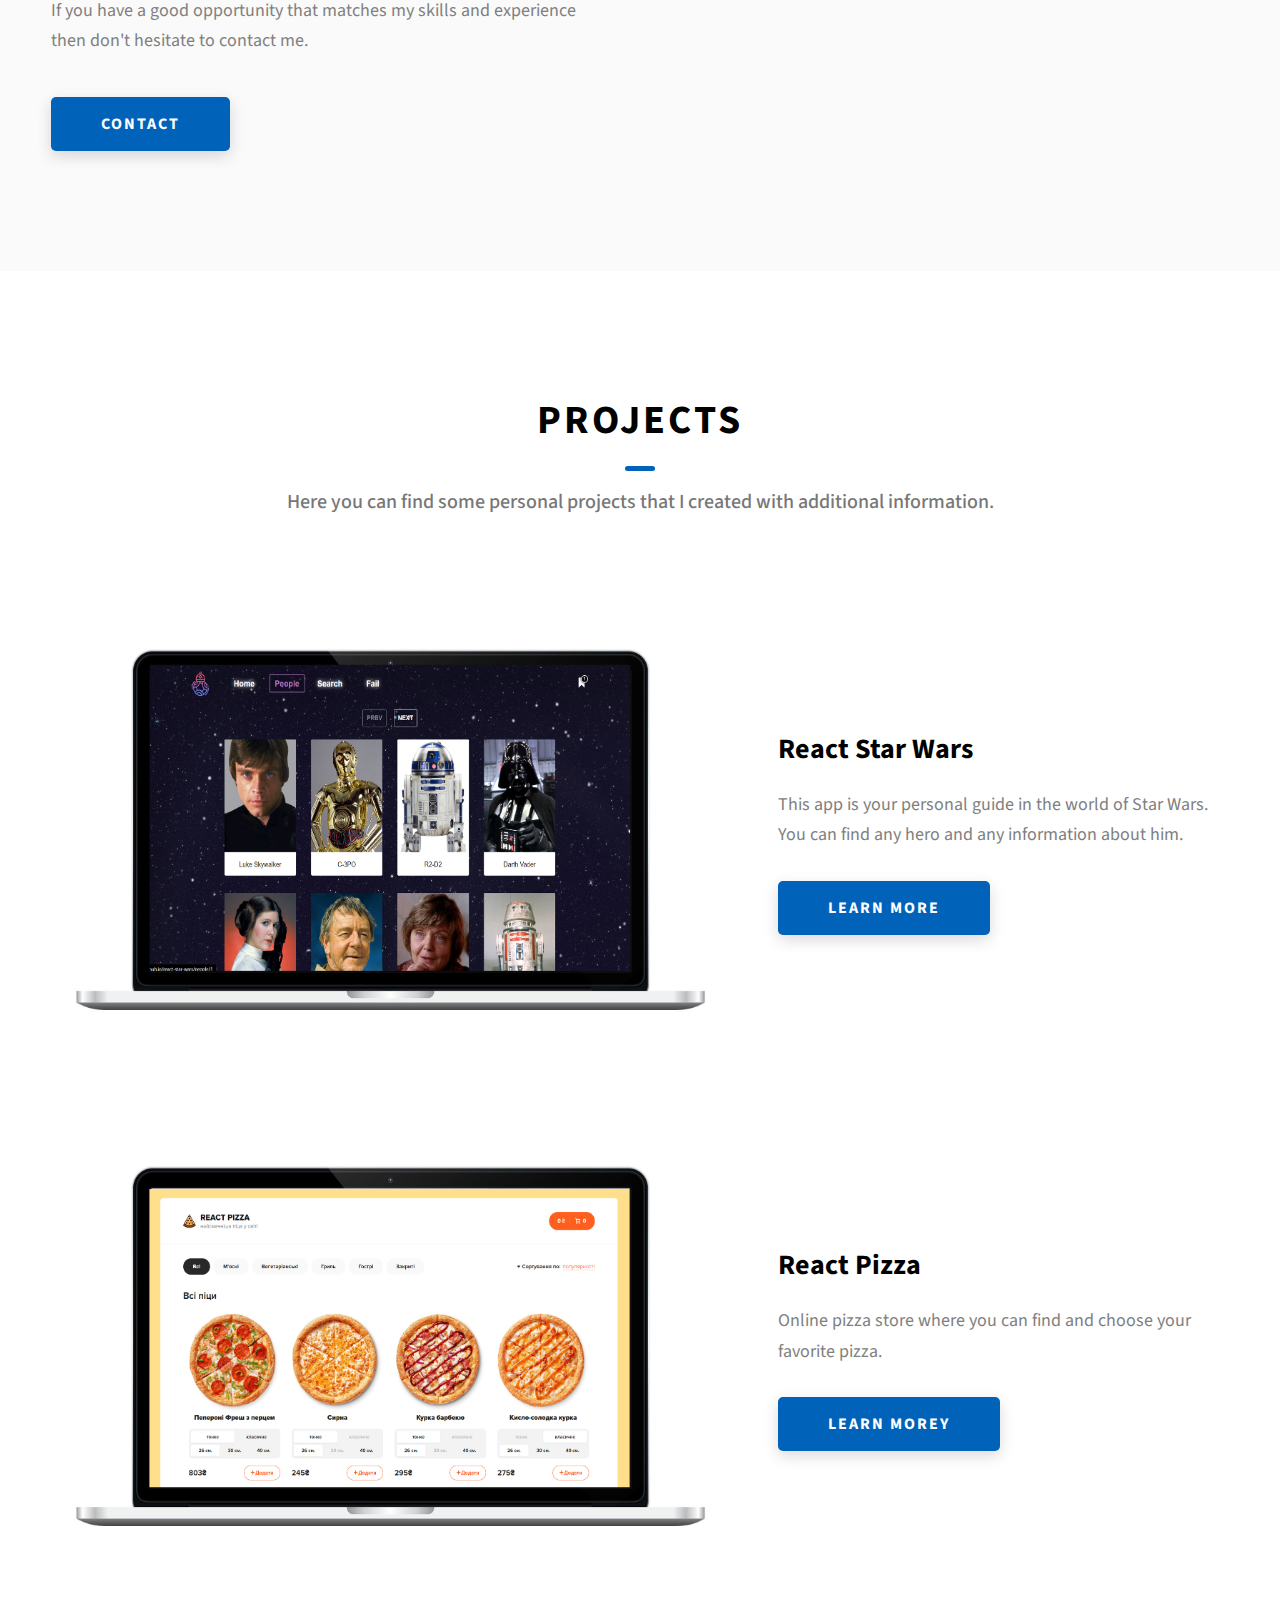
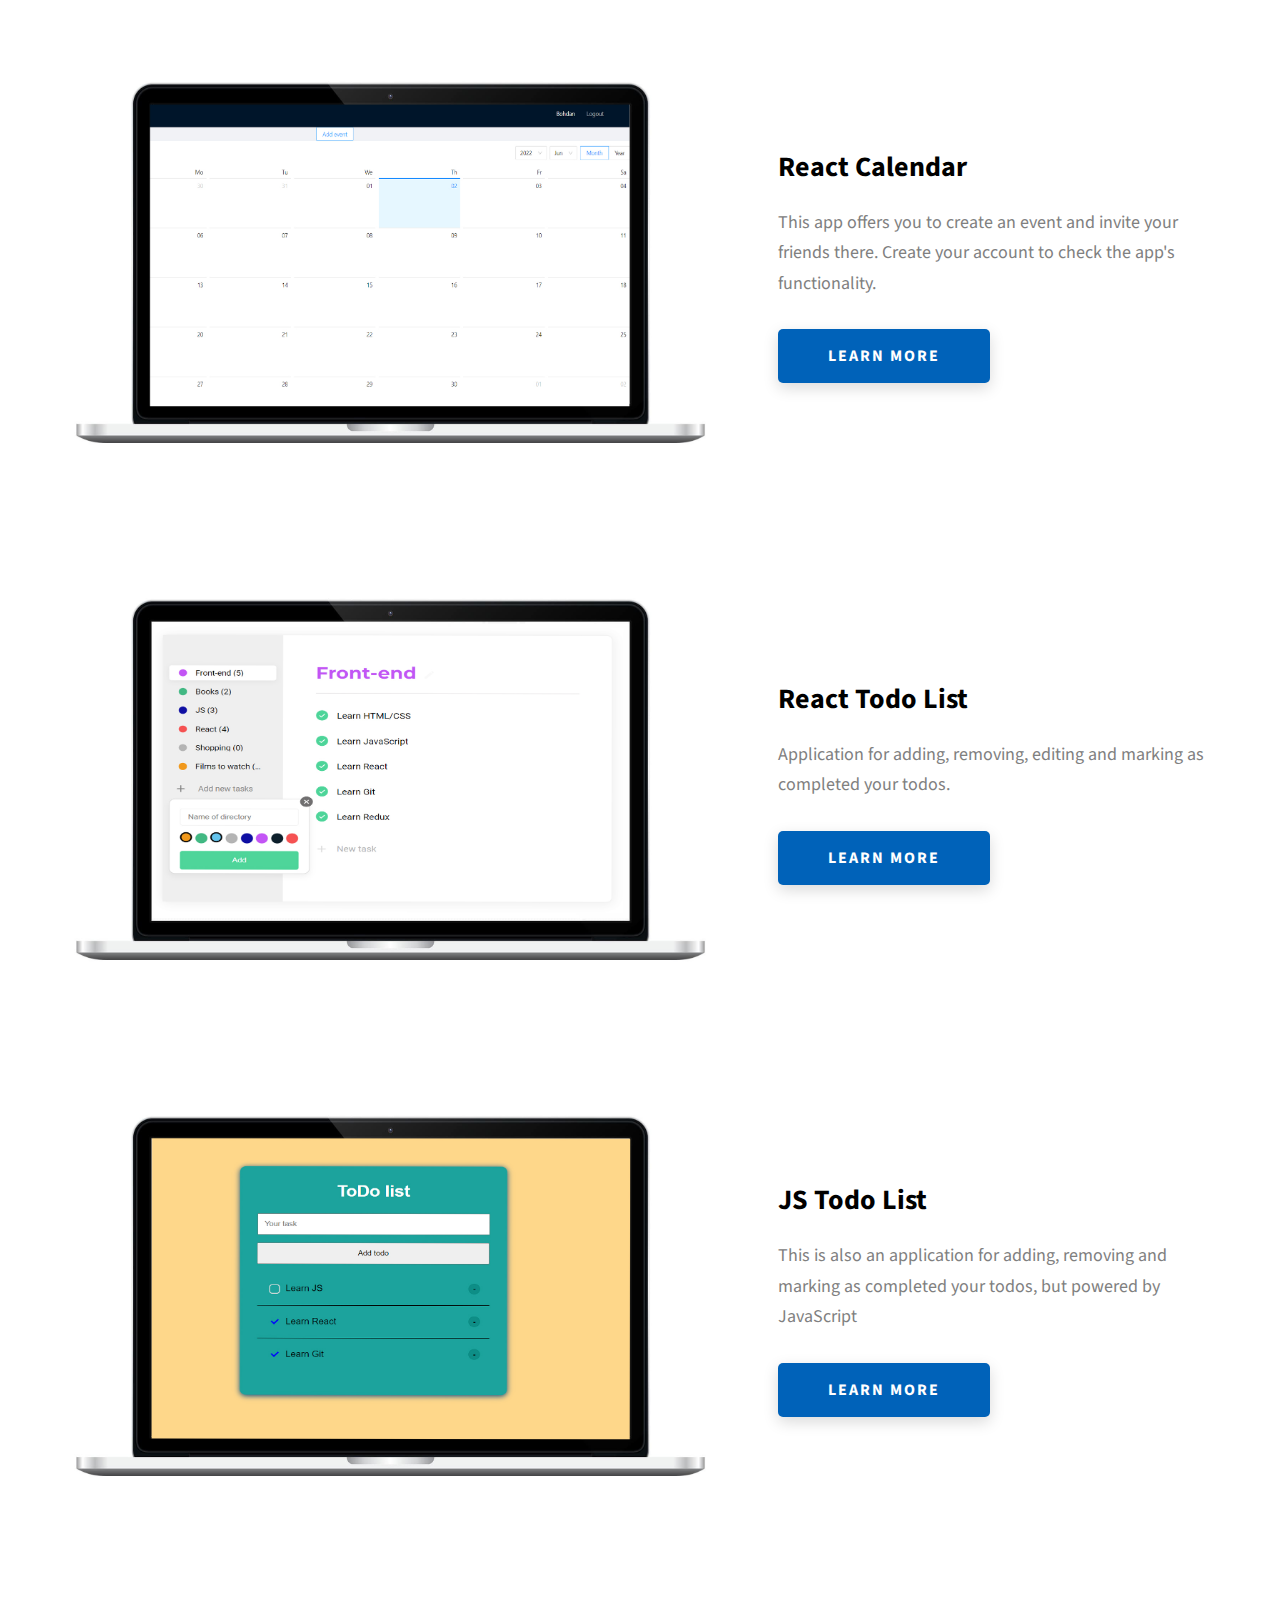
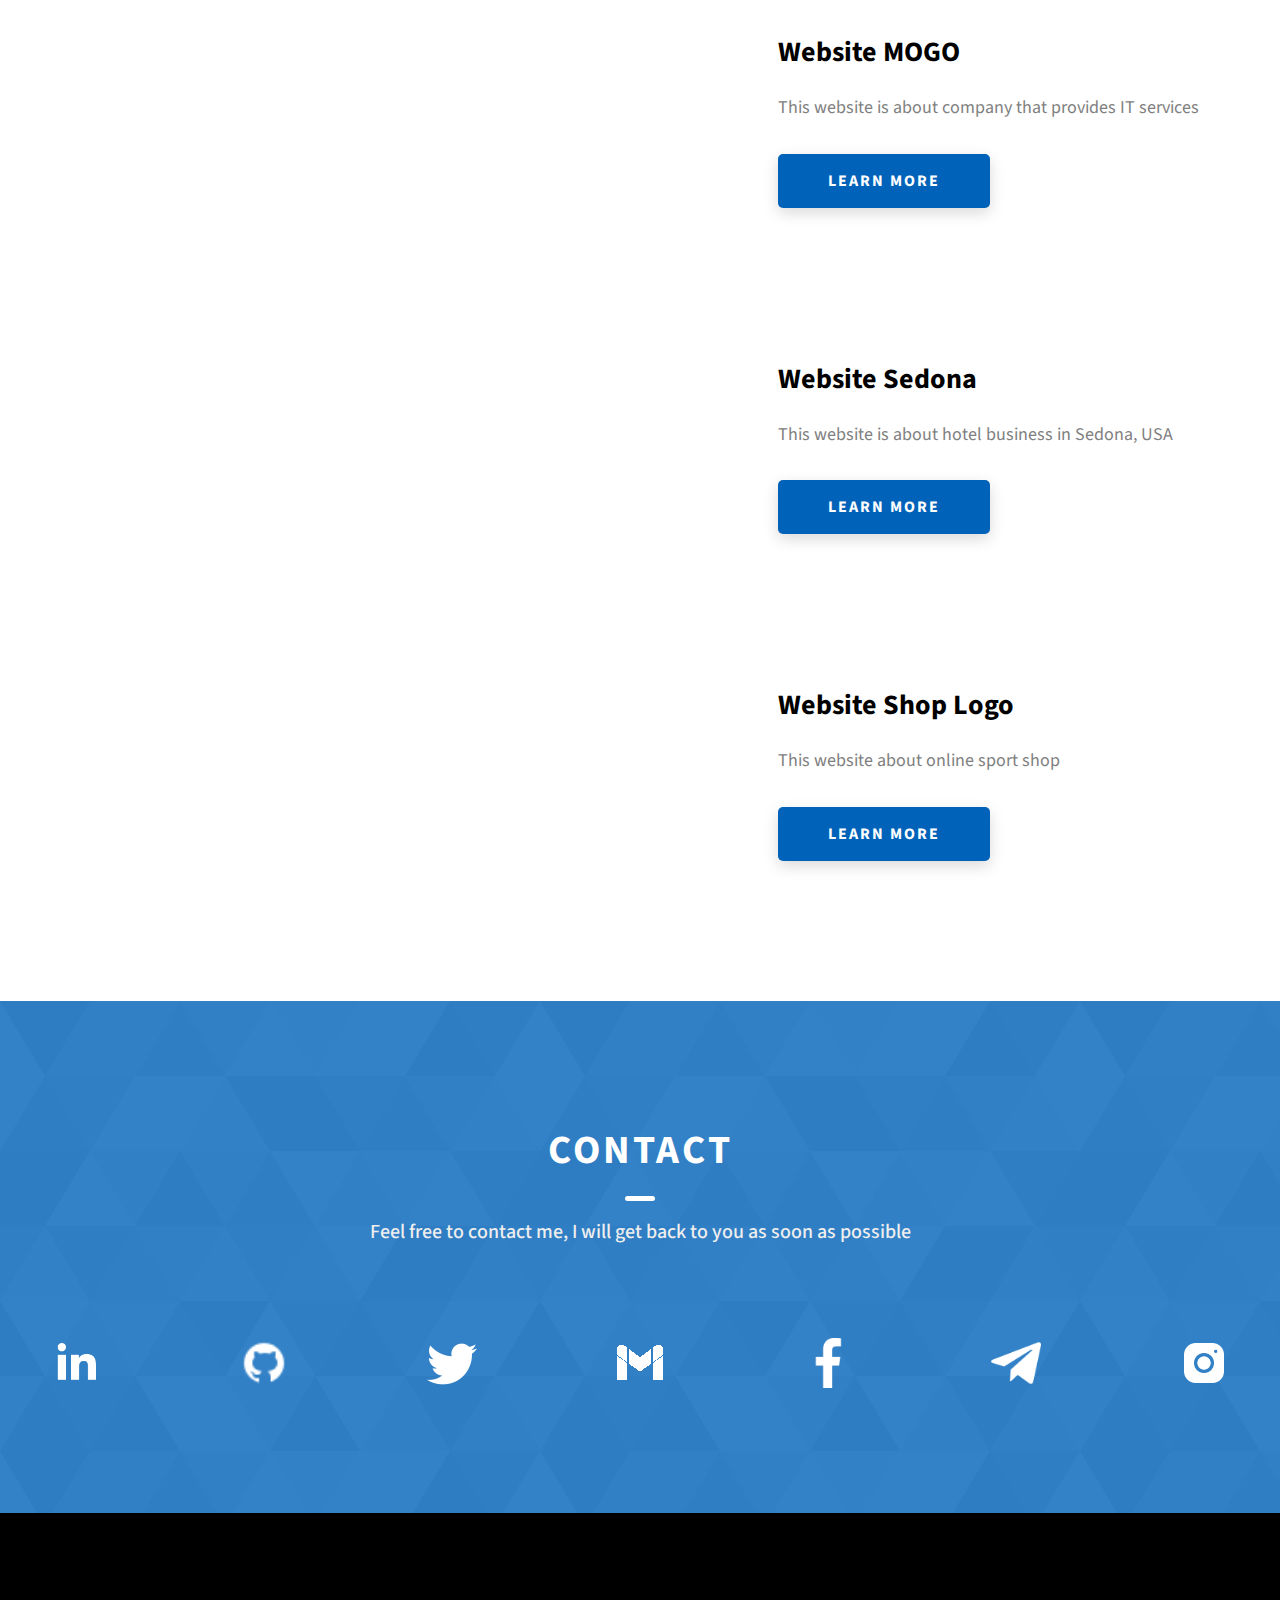
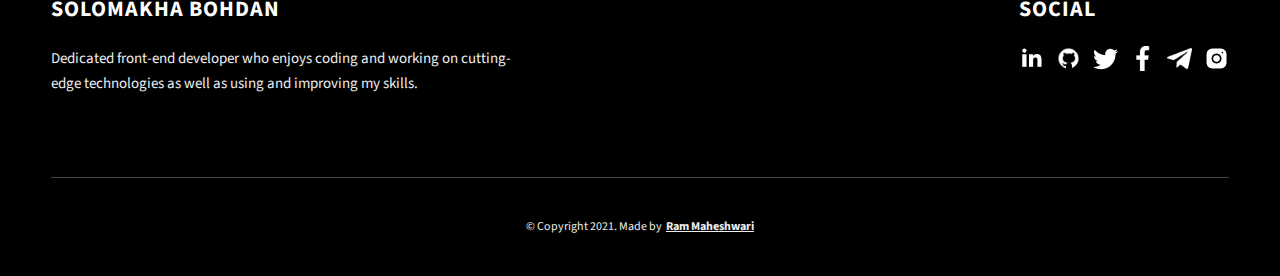
==== commit 2b8b74c3: "made some changes" ====
--- a/index.html
+++ b/index.html
@@ -96,7 +96,7 @@
       </div>
       <div class="home-hero__socials">
         <div class="home-hero__social">
-          <a href="#" class="home-hero__social-icon-link">
+          <a href="https://www.linkedin.com/in/bohdan-solomakha-750a14240/" class="home-hero__social-icon-link">
             <img
               src="./assets/png/linkedin-ico.png"
               alt="icon"
@@ -105,7 +105,7 @@
           </a>
         </div>
         <div class="home-hero__social">
-          <a href="#" class="home-hero__social-icon-link">
+          <a href="https://github.com/BohdanSolo" class="home-hero__social-icon-link">
             <img
               src="./assets/png/github-ico.png"
               alt="icon"
@@ -114,7 +114,7 @@
           </a>
         </div>
         <div class="home-hero__social">
-          <a href="#" class="home-hero__social-icon-link">
+          <a href="https://twitter.com/Bohdan_solo?t=991ut2WGYXUdXhXmWjefPw&s=09" class="home-hero__social-icon-link">
             <img
               src="./assets/png/twitter-ico.png"
               alt="icon"
@@ -122,7 +122,7 @@
             />
           </a>
         </div>
-        <div class="home-hero__social" >
+        <div class="home-hero__social" id="email2" style="position: relative" >
           <a
                   href="mailto:solomakha.bohdan@gmail.com"
                   class="home-hero__social-icon-link"
@@ -133,9 +133,10 @@
                     class="home-hero__social-icon"
             />
           </a>
+          <div class="copied2" id="copied2">Email copied!</div>
         </div>
         <div class="home-hero__social">
-          <a href="#" class="home-hero__social-icon-link" style="color: white">
+          <a href="https://www.facebook.com/bohdan.solomakha" class="home-hero__social-icon-link" style="color: white">
             <img
                     src="./assets/png/facebook.png"
                     alt="icon"
@@ -144,7 +145,7 @@
           </a>
         </div>
         <div class="home-hero__social">
-          <a href="#" class="home-hero__social-icon-link" style="color: white">
+          <a href="https://t.me/bodia_solo" class="home-hero__social-icon-link" style="color: white">
             <img
                     src="./assets/png/telegram.png"
                     alt="icon"
@@ -154,7 +155,7 @@
         </div>
         <div class="home-hero__social">
           <a
-            href="#"
+            href="https://www.instagram.com/bodia_solo/"
             class="home-hero__social-icon-link home-hero__social-icon-link--bd-none"
           >
             <img
@@ -408,51 +409,87 @@
         <h2 class="heading heading-sec heading-sec__mb-med">
           <span class="heading-sec__main heading-sec__main--lt">Contact</span>
           <span class="heading-sec__sub heading-sec__sub--lt">
-            Lorem ipsum dolor sit amet consectetur adipisicing elit. Hic facilis
-            tempora explicabo quae quod deserunt eius sapiente
+           Feel free to contact me, I will get back to you as soon as possible
           </span>
         </h2>
-        <div class="contact__form-container">
-          <form action="mail.php" method="POST" class="contact__form">
-            <div class="contact__form-field">
-              <label class="contact__form-label" for="name">Name</label>
-              <input
-                required
-                placeholder="Enter Your Name"
-                type="text"
-                class="contact__form-input"
-                name="name"
-                id="name"
-              />
-            </div>
-            <div class="contact__form-field">
-              <label class="contact__form-label" for="email">Email</label>
-              <input
-                required
-                placeholder="Enter Your Email"
-                type="text"
-                class="contact__form-input"
-                name="email"
-                id="email"
-              />
-            </div>
-            <div class="contact__form-field">
-              <label class="contact__form-label" for="message">Message</label>
-              <textarea
-                required
-                cols="30"
-                rows="10"
-                class="contact__form-input"
-                placeholder="Enter Your Message"
-                name="message"
-                id="message"
-              ></textarea>
-            </div>
-            <button type="submit" class="btn btn--theme contact__btn">
-              Submit
-            </button>
-          </form>
-        </div>
+        <div>
+          <div class="social-wrapper" style="display: flex; justify-content: space-between">
+            <div class="home-hero__social">
+              <a href="https://www.linkedin.com/in/bohdan-solomakha-750a14240/" class="">
+                <img
+                        src="./assets/png/linkedin-ico.png"
+                        alt="icon"
+                        class="home-hero__social-icon"
+                />
+              </a>
+            </div>
+            <div class="home-hero__social">
+              <a href="https://github.com/BohdanSolo" class="">
+                <img
+                        src="./assets/png/github-ico.png"
+                        alt="icon"
+                        class="home-hero__social-icon"
+                />
+              </a>
+            </div>
+            <div class="home-hero__social">
+              <a href="https://twitter.com/Bohdan_solo?t=991ut2WGYXUdXhXmWjefPw&s=09" class="">
+                <img
+                        src="./assets/png/twitter-ico.png"
+                        alt="icon"
+                        class="home-hero__social-icon"
+                />
+              </a>
+            </div>
+            <div class="home-hero__social" id="email" style="position: relative">
+              <a
+                      href="mailto:solomakha.bohdan@gmail.com"
+                      class=""
+              >
+                <img
+                        src="./assets/png/gmail.png"
+                        alt="icon"
+                        class="home-hero__social-icon"
+                />
+              </a>
+              <div class="copied" id="copied">Email copied!</div>
+            </div>
+            <div class="home-hero__social">
+              <a href="https://www.facebook.com/bohdan.solomakha" class="" style="color: white">
+                <img
+                        src="./assets/png/facebook.png"
+                        alt="icon"
+                        class="home-hero__social-icon"
+                />
+              </a>
+            </div>
+            <div class="home-hero__social">
+              <a href="https://t.me/bodia_solo" class="" style="color: white">
+                <img
+                        src="./assets/png/telegram.png"
+                        alt="icon"
+                        class="home-hero__social-icon"
+                />
+              </a>
+            </div>
+            <div class="home-hero__social">
+              <a
+                      href="https://www.instagram.com/bodia_solo/"
+                      class=""
+              >
+                <img
+                        src="./assets/png/insta-ico.png"
+                        alt="icon"
+                        class="home-hero__social-icon"
+                />
+              </a>
+            </div>
+          </div>
+          <div>
+
+          </div>
+        </div>
+
       </div>
     </section>
     <footer class="main-footer">
--- a/css/style.css
+++ b/css/style.css
@@ -1,716 +1,2 @@
-/*
-0 - 600px:      Phone
-600 - 900px:    Tablet portrait
-900 - 1200px:   Tablet landscape
-[1200 - 1800] is where our normal styles apply
-1800px + :      Big desktop
-$breakpoint arguement choices:
-- phone
-- tab-port
-- tab-land
-- big-desktop
-
-Inside media queries 1em is always 16px i.e 1em = 16px at every screen size only inside media queries
-*/
-*,
-*::after,
-*::before {
-  margin: 0;
-  padding: 0;
-  box-sizing: inherit;
-  font-family: inherit; }
-
-html {
-  font-size: 62.5%;
-  scroll-behavior: smooth; }
-  @media only screen and (max-width: 75em) {
-    html {
-      font-size: 59%; } }
-  @media only screen and (max-width: 56.25em) {
-    html {
-      font-size: 56%; } }
-  @media only screen and (min-width: 112.5em) {
-    html {
-      font-size: 65%; } }
-
-body {
-  box-sizing: border-box;
-  position: relative;
-  line-height: 1.5;
-  font-family: sans-serif;
-  overflow-x: hidden;
-  overflow-y: scroll;
-  font-family: 'Source Sans Pro', sans-serif; }
-
-a {
-  text-decoration: none;
-  color: inherit; }
-
-li {
-  list-style: none; }
-
-input:focus,
-button:focus,
-a:focus,
-textarea:focus {
-  outline: none; }
-
-button {
-  border: none;
-  cursor: pointer; }
-
-textarea {
-  resize: none; }
-
-.heading-primary {
-  font-size: 6rem;
-  text-transform: uppercase;
-  letter-spacing: 3px;
-  text-align: center; }
-  @media only screen and (max-width: 37.5em) {
-    .heading-primary {
-      font-size: 4.5rem; } }
-
-.heading-sec__mb-bg {
-  margin-bottom: 11rem; }
-  @media only screen and (max-width: 56.25em) {
-    .heading-sec__mb-bg {
-      margin-bottom: 8rem; } }
-
-.heading-sec__mb-med {
-  margin-bottom: 9rem; }
-  @media only screen and (max-width: 56.25em) {
-    .heading-sec__mb-med {
-      margin-bottom: 8rem; } }
-
-.heading-sec__main {
-  display: block;
-  font-size: 4rem;
-  text-transform: uppercase;
-  letter-spacing: 1px;
-  letter-spacing: 3px;
-  text-align: center;
-  margin-bottom: 3.5rem;
-  position: relative; }
-  .heading-sec__main--lt {
-    color: #fff; }
-    .heading-sec__main--lt::after {
-      content: '';
-      background: #fff !important; }
-  .heading-sec__main::after {
-    content: '';
-    position: absolute;
-    top: calc(100% + 1.5rem);
-    height: 5px;
-    width: 3rem;
-    background: #0062b9;
-    left: 50%;
-    transform: translateX(-50%);
-    border-radius: 5px; }
-    @media only screen and (max-width: 37.5em) {
-      .heading-sec__main::after {
-        top: calc(100% + 1.2rem); } }
-
-.heading-sec__sub {
-  display: block;
-  text-align: center;
-  color: #777;
-  font-size: 2rem;
-  font-weight: 500;
-  max-width: 80rem;
-  margin: auto;
-  line-height: 1.6; }
-  @media only screen and (max-width: 37.5em) {
-    .heading-sec__sub {
-      font-size: 1.8rem; } }
-  .heading-sec__sub--lt {
-    color: #eee; }
-
-.heading-sm {
-  font-size: 2.2rem;
-  text-transform: uppercase;
-  letter-spacing: 1px; }
-
-.main-container {
-  max-width: 120rem;
-  margin: auto;
-  width: 92%; }
-
-.btn {
-  background: #fff;
-  color: #333;
-  text-transform: uppercase;
-  letter-spacing: 2px;
-  display: inline-block;
-  font-weight: 700;
-  border-radius: 5px;
-  box-shadow: 0 5px 15px 0 rgba(0, 0, 0, 0.15);
-  transition: transform .3s; }
-  .btn:hover {
-    transform: translateY(-3px); }
-  .btn--bg {
-    padding: 1.5rem 8rem;
-    font-size: 2rem; }
-  .btn--med {
-    padding: 1.5rem 5rem;
-    font-size: 1.6rem; }
-  .btn--theme {
-    background: #0062b9;
-    color: #fff; }
-  .btn--theme-inv {
-    color: #0062b9;
-    background: #fff;
-    border: 2px solid #0062b9;
-    box-shadow: none;
-    padding: calc(1.5rem - 2px) calc(5rem - 2px); }
-
-.sec-pad {
-  padding: 12rem 0; }
-  @media only screen and (max-width: 56.25em) {
-    .sec-pad {
-      padding: 8rem 0; } }
-
-.text-primary {
-  color: #fff;
-  font-size: 2.2rem;
-  text-align: center;
-  width: 100%;
-  line-height: 1.6; }
-  @media only screen and (max-width: 37.5em) {
-    .text-primary {
-      font-size: 2rem; } }
-
-.d-none {
-  display: none; }
-
-.home-hero {
-  color: #fff;
-  background: linear-gradient(to right, rgba(0, 98, 185, 0.8), rgba(0, 98, 185, 0.8)), url(../../assets/svg/common-bg.svg);
-  background-position: center;
-  height: 100vh;
-  min-height: 80rem;
-  max-height: 120rem;
-  position: relative; }
-  @media only screen and (max-width: 37.5em) {
-    .home-hero {
-      height: unset;
-      min-height: unset; } }
-  .home-hero__socials {
-    position: absolute;
-    top: 50%;
-    border: 2px solid #eee;
-    border-left: 2px solid #eee;
-    transform: translateY(-50%); }
-    @media only screen and (max-width: 56.25em) {
-      .home-hero__socials {
-        display: none; } }
-  .home-hero__mouse-scroll-cont {
-    position: absolute;
-    bottom: 3%;
-    left: 50%;
-    transform: translateX(-50%); }
-    @media only screen and (max-width: 37.5em) {
-      .home-hero__mouse-scroll-cont {
-        display: none; } }
-  .home-hero__social {
-    width: 5rem; }
-  .home-hero__social-icon-link {
-    width: 100%;
-    display: block;
-    padding: 1.2rem;
-    border-bottom: 2px solid #eee;
-    transition: background .3s; }
-    .home-hero__social-icon-link:hover {
-      background: rgba(255, 255, 255, 0.1); }
-    .home-hero__social-icon-link--bd-none {
-      border-bottom: 0; }
-  .home-hero__social-icon {
-    width: 100%; }
-  .home-hero__content {
-    position: absolute;
-    top: 50%;
-    left: 50%;
-    transform: translate(-50%, -50%);
-    max-width: 90rem;
-    width: 92%; }
-    @media only screen and (max-width: 37.5em) {
-      .home-hero__content {
-        padding: 19rem 0 13rem 0;
-        margin: auto;
-        position: static;
-        transform: translate(0, 0); } }
-  .home-hero__info {
-    margin: 3rem auto 0 auto;
-    max-width: 80rem; }
-  .home-hero__cta {
-    margin-top: 5rem;
-    text-align: center; }
-
-.about {
-  background: #fafafa; }
-  .about__content {
-    display: grid;
-    grid-template-columns: 1fr 1fr;
-    grid-gap: 10rem; }
-    @media only screen and (max-width: 56.25em) {
-      .about__content {
-        grid-template-columns: 1fr;
-        grid-gap: 8rem; } }
-    .about__content-title {
-      font-weight: 700;
-      font-size: 2.8rem;
-      margin-bottom: 3rem; }
-      @media only screen and (max-width: 37.5em) {
-        .about__content-title {
-          font-size: 2.4rem; } }
-    .about__content-details-para {
-      font-size: 1.8rem;
-      color: grey;
-      max-width: 60rem;
-      line-height: 1.7;
-      margin-bottom: 1rem; }
-      .about__content-details-para--hl {
-        font-weight: 700;
-        margin: 0 3px; }
-      .about__content-details-para:last-child {
-        margin-bottom: 4rem; }
-
-.projects__row {
-  display: grid;
-  grid-template-columns: 1.5fr 1fr;
-  grid-gap: 5rem;
-  margin-bottom: 11rem; }
-  @media only screen and (max-width: 56.25em) {
-    .projects__row {
-      grid-template-columns: 1fr;
-      grid-gap: 2rem;
-      margin-bottom: 8rem; } }
-  @media only screen and (max-width: 56.25em) {
-    .projects__row {
-      text-align: center; } }
-  .projects__row:last-child {
-    margin-bottom: 0; }
-  .projects__row-img-cont {
-    overflow: hidden; }
-  .projects__row-img {
-    width: 100%;
-    display: block;
-    object-fit: cover; }
-  .projects__row-content {
-    padding: 2rem 0;
-    display: flex;
-    justify-content: center;
-    flex-direction: column;
-    align-items: flex-start; }
-    @media only screen and (max-width: 56.25em) {
-      .projects__row-content {
-        align-items: center; } }
-    .projects__row-content-title {
-      font-weight: 700;
-      font-size: 2.8rem;
-      margin-bottom: 2rem; }
-      @media only screen and (max-width: 37.5em) {
-        .projects__row-content-title {
-          font-size: 2.4rem; } }
-    .projects__row-content-desc {
-      font-size: 1.8rem;
-      color: grey;
-      max-width: 60rem;
-      line-height: 1.7;
-      margin-bottom: 3rem; }
-      @media only screen and (max-width: 37.5em) {
-        .projects__row-content-desc {
-          font-size: 1.7rem; } }
-
-.contact {
-  background: linear-gradient(to right, rgba(0, 98, 185, 0.8), rgba(0, 98, 185, 0.8)), url(../../assets/svg/common-bg.svg);
-  background-size: cover;
-  background-position: center; }
-  .contact__form-container {
-    box-shadow: 0 0 10px rgba(0, 0, 0, 0.1);
-    background: white;
-    padding: 4rem;
-    margin-top: 6rem;
-    max-width: 80rem;
-    text-align: right;
-    width: 95%;
-    border-radius: 5px;
-    margin: 5rem auto 0 auto; }
-    @media only screen and (max-width: 37.5em) {
-      .contact__form-container {
-        padding: 3rem; } }
-  .contact__form-field {
-    margin-bottom: 4rem; }
-    @media only screen and (max-width: 37.5em) {
-      .contact__form-field {
-        margin-bottom: 3rem; } }
-  .contact__form-label {
-    color: #666;
-    font-size: 1.4rem;
-    letter-spacing: 1px;
-    font-weight: 700;
-    margin-bottom: 1rem;
-    display: block;
-    text-align: left; }
-  .contact__form-input {
-    color: #333;
-    padding: 2rem;
-    width: 100%;
-    border: 1px solid #ebebeb;
-    font-size: 1.6rem;
-    letter-spacing: 0px;
-    background: #f0f0f0;
-    border-radius: 5px;
-    font-weight: 600;
-    /* Code for Modern Browsers */
-    /* Code for WebKit, Blink, Edge */
-    /* Code for Internet Explorer 10-11 */
-    /* Code for Microsoft Edge */
-    /* Code for Mozilla Firefox 4 to 18 */
-    /* Code for Mozilla Firefox 19+ */ }
-    .contact__form-input::placeholder {
-      color: #999;
-      font-weight: 600;
-      font-size: 1.6rem; }
-    .contact__form-input::-webkit-input-placeholder {
-      color: #999;
-      font-weight: 600;
-      font-size: 1.6rem; }
-    .contact__form-input:-ms-input-placeholder {
-      color: #999;
-      font-weight: 600;
-      font-size: 1.6rem; }
-    .contact__form-input::-ms-input-placeholder {
-      color: #999;
-      font-weight: 600;
-      font-size: 1.6rem; }
-    .contact__form-input:-moz-placeholder {
-      opacity: 1;
-      color: #999;
-      font-weight: 600;
-      font-size: 1.6rem; }
-    .contact__form-input::-moz-placeholder {
-      opacity: 1;
-      color: #999;
-      font-weight: 600;
-      font-size: 1.6rem; }
-  .contact__btn {
-    width: 30%;
-    padding: 2rem 4rem;
-    font-size: 1.6rem; }
-    @media only screen and (max-width: 37.5em) {
-      .contact__btn {
-        width: 100%; } }
-
-.project-cs-hero {
-  color: #fff;
-  background: linear-gradient(to right, rgba(0, 98, 185, 0.8), rgba(0, 98, 185, 0.8)), url(../../assets/svg/common-bg.svg);
-  background-size: cover;
-  background-position: center;
-  position: relative; }
-  @media only screen and (max-width: 37.5em) {
-    .project-cs-hero {
-      height: unset;
-      min-height: unset; } }
-  .project-cs-hero__content {
-    padding: 25rem 0 17rem 0;
-    max-width: 90rem;
-    width: 92%;
-    margin: auto; }
-    @media only screen and (max-width: 37.5em) {
-      .project-cs-hero__content {
-        padding: 19rem 0 13rem 0;
-        margin: auto;
-        position: static;
-        transform: translate(0, 0); } }
-  .project-cs-hero__info {
-    margin: 3rem auto 0 auto;
-    max-width: 80rem; }
-  .project-cs-hero__cta {
-    margin-top: 5rem;
-    text-align: center; }
-
-.project-details__content {
-  padding: 8rem 0;
-  max-width: 90rem;
-  margin: auto; }
-  .project-details__content-title {
-    font-weight: 700;
-    font-size: 2.8rem;
-    margin-bottom: 3rem; }
-    @media only screen and (max-width: 37.5em) {
-      .project-details__content-title {
-        font-size: 2.4rem; } }
-
-.project-details__showcase-img-cont {
-  width: 100%;
-  margin-bottom: 6rem; }
-
-.project-details__showcase-img {
-  width: 100%; }
-
-.project-details__content-main {
-  width: 100%;
-  max-width: 70rem;
-  margin: auto; }
-
-.project-details__desc {
-  margin: 0 0 7rem 0; }
-  .project-details__desc-para {
-    font-size: 1.8rem;
-    line-height: 1.7;
-    color: grey;
-    margin-bottom: 2rem; }
-
-.project-details__tools-used {
-  margin: 0 0 7rem 0; }
-  .project-details__tools-used-list {
-    display: flex;
-    flex-wrap: wrap; }
-  .project-details__tools-used-item {
-    padding: 1rem 2rem;
-    margin-bottom: 1.5rem;
-    margin-right: 1.5rem;
-    font-size: 1.6rem;
-    background: rgba(153, 153, 153, 0.2);
-    border-radius: 5px;
-    font-weight: 600;
-    color: #777; }
-
-.project-details__links {
-  margin: 0 0; }
-  .project-details__links-btn {
-    margin-right: 2rem; }
-    @media only screen and (max-width: 37.5em) {
-      .project-details__links-btn {
-        margin-right: 0;
-        width: 70%;
-        margin-bottom: 2rem;
-        text-align: center; } }
-    .project-details__links-btn:last-child {
-      margin: 0; }
-      @media only screen and (max-width: 37.5em) {
-        .project-details__links-btn:last-child {
-          margin: 0; } }
-
-.header {
-  position: fixed;
-  width: 100%;
-  z-index: 1000;
-  background: #000;
-  background: #fff;
-  box-shadow: 0 10px 100px rgba(0, 0, 0, 0.1); }
-  .header__content {
-    display: flex;
-    align-items: center;
-    justify-content: space-between;
-    padding: 1rem 5rem; }
-    @media only screen and (max-width: 56.25em) {
-      .header__content {
-        padding: 0 2rem; } }
-  .header__logo-container {
-    display: flex;
-    align-items: center;
-    cursor: pointer;
-    color: #333;
-    transition: color .3s; }
-    .header__logo-container:hover {
-      color: #0062b9; }
-  .header__logo-img-cont {
-    width: 5rem;
-    height: 5rem;
-    border-radius: 50px;
-    overflow: hidden;
-    margin-right: 1.5rem;
-    background: #0062b9; }
-    @media only screen and (max-width: 56.25em) {
-      .header__logo-img-cont {
-        width: 4.5rem;
-        height: 4.5rem;
-        margin-right: 1.2rem;
-      } }
-  .header__logo-img {
-    width: 100%;
-    height: 100%;
-    border-radius: 50%;
-
-    object-fit: cover;
-    object-position: center;
-    display: block;
-    transform: scale(1.5, 1.5) translate(1px, 6px);
-
-  }
-  .header__logo-sub {
-    font-size: 1.8rem;
-    text-transform: uppercase;
-    font-weight: 700;
-    letter-spacing: 1px; }
-  .header__links {
-    display: flex; }
-    @media only screen and (max-width: 37.5em) {
-      .header__links {
-        display: none; } }
-  .header__link {
-    padding: 2.2rem 3rem;
-    display: inline-block;
-    font-size: 1.6rem;
-    color: #333;
-    text-transform: uppercase;
-    letter-spacing: 1px;
-    font-weight: 700;
-    transition: color .3s; }
-    .header__link:hover {
-      color: #0062b9; }
-    @media only screen and (max-width: 56.25em) {
-      .header__link {
-        padding: 3rem 1.8rem;
-        font-size: 1.5rem; } }
-  .header__main-ham-menu-cont {
-    display: none;
-    width: 3rem;
-    padding: 2.2rem 0; }
-    @media only screen and (max-width: 37.5em) {
-      .header__main-ham-menu-cont {
-        display: block; } }
-  .header__main-ham-menu {
-    width: 100%; }
-  .header__main-ham-menu-close {
-    width: 100%; }
-  .header__sm-menu {
-    background: #fff;
-    position: absolute;
-    width: 100%;
-    top: 100%;
-    visibility: hidden;
-    opacity: 0;
-    transition: all .3s;
-    box-shadow: 0px 5px 5px 0px rgba(0, 0, 0, 0.1);
-    -webkit-box-shadow: 0px 5px 5px 0px rgba(0, 0, 0, 0.1);
-    -moz-box-shadow: 0px 5px 5px 0px rgba(0, 0, 0, 0.1); }
-    .header__sm-menu--active {
-      visibility: hidden;
-      opacity: 0; }
-      @media only screen and (max-width: 37.5em) {
-        .header__sm-menu--active {
-          visibility: visible;
-          opacity: 1; } }
-  .header__sm-menu-link a {
-    display: block;
-    text-decoration: none;
-    padding: 2.5rem 3rem;
-    font-size: 1.6rem;
-    color: #333;
-    text-align: right;
-    border-bottom: 1px solid #eee;
-    font-weight: 700;
-    text-transform: uppercase;
-    letter-spacing: 2px;
-    transition: color .3s; }
-    .header__sm-menu-link a:hover {
-      color: #0062b9; }
-  .header__sm-menu-link:first-child a {
-    border-top: 1px solid #eee; }
-  .header__sm-menu-link-last {
-    border-bottom: 0; }
-
-.main-footer {
-  background: #000;
-  color: #fff; }
-  .main-footer__upper {
-    display: flex;
-    justify-content: space-between;
-    padding: 8rem 0; }
-    @media only screen and (max-width: 56.25em) {
-      .main-footer__upper {
-        padding: 6rem 0; } }
-    @media only screen and (max-width: 37.5em) {
-      .main-footer__upper {
-        display: block; } }
-  .main-footer__row-1 {
-    order: 2; }
-    @media only screen and (max-width: 56.25em) {
-      .main-footer__row-1 {
-        margin-bottom: 5rem; } }
-  .main-footer__row-2 {
-    width: 40%;
-    order: 1;
-    max-width: 50rem; }
-    @media only screen and (max-width: 56.25em) {
-      .main-footer__row-2 {
-        width: 100%; } }
-  .main-footer__short-desc {
-    margin-top: 2rem;
-    color: #eee;
-    font-size: 1.5rem;
-    line-height: 1.7; }
-  .main-footer__social-cont {
-    margin-top: 2rem; }
-  .main-footer__icon {
-    margin-right: 1rem;
-    width: 2.5rem;
-  transition: 0.2s linear}
-    .main-footer__icon--mr-none {
-      margin-right: 0; }
-  .main-footer__lower {
-    padding: 4rem 0;
-    border-top: 1px solid #444;
-    color: #eee;
-    font-size: 1.2rem;
-    text-align: left;
-    text-align: center; }
-    .main-footer__lower a {
-      text-decoration: underline;
-      font-weight: bold;
-      margin-left: 2px; }
-    @media only screen and (max-width: 56.25em) {
-      .main-footer__lower {
-        padding: 3.5rem 0; } }
-
-.skills {
-  display: flex;
-  flex-wrap: wrap; }
-  .skills__skill {
-    padding: 1rem 2rem;
-    margin-bottom: 1.5rem;
-    margin-right: 1.5rem;
-    font-size: 1.6rem;
-    background: rgba(153, 153, 153, 0.2);
-    border-radius: 5px;
-    font-weight: 600;
-    color: #777; }
-
-.mouse {
-  width: 25px;
-  height: 40px;
-  border: 2px solid #eee;
-  border-radius: 60px;
-  position: relative;
-  overflow: hidden; }
-  .mouse::before {
-    content: '';
-    width: 5px;
-    height: 5px;
-    position: absolute;
-    top: 7px;
-    left: 50%;
-    transform: translateX(-50%);
-    background-color: #eee;
-    border-radius: 50%;
-    opacity: 1;
-    animation: wheel 1.3s infinite;
-    -webkit-animation: wheel 1.3s infinite; }
-
-@keyframes wheel {
-  to {
-    opacity: 0;
-    top: 27px; } }
-
-@-webkit-keyframes wheel {
-  to {
-    opacity: 0;
-    top: 27px; } }
-
-
-.main-footer__icon:hover {
-  transform: translateY(-5px);
-}+*,*::after,*::before{margin:0;padding:0;box-sizing:inherit;font-family:inherit}html{font-size:62.5%;scroll-behavior:smooth}@media only screen and (max-width: 75em){html{font-size:59%}}@media only screen and (max-width: 56.25em){html{font-size:56%}}@media only screen and (min-width: 112.5em){html{font-size:65%}}body{box-sizing:border-box;position:relative;line-height:1.5;font-family:sans-serif;overflow-x:hidden;overflow-y:scroll;font-family:'Source Sans Pro', sans-serif}a{text-decoration:none;color:inherit}li{list-style:none}input:focus,button:focus,a:focus,textarea:focus{outline:none}button{border:none;cursor:pointer}textarea{resize:none}.heading-primary{font-size:6rem;text-transform:uppercase;letter-spacing:3px;text-align:center}@media only screen and (max-width: 37.5em){.heading-primary{font-size:4.5rem}}.heading-sec__mb-bg{margin-bottom:11rem}@media only screen and (max-width: 56.25em){.heading-sec__mb-bg{margin-bottom:8rem}}.heading-sec__mb-med{margin-bottom:9rem}@media only screen and (max-width: 56.25em){.heading-sec__mb-med{margin-bottom:8rem}}.heading-sec__main{display:block;font-size:4rem;text-transform:uppercase;letter-spacing:1px;letter-spacing:3px;text-align:center;margin-bottom:3.5rem;position:relative}.heading-sec__main--lt{color:#fff}.heading-sec__main--lt::after{content:'';background:#fff !important}.heading-sec__main::after{content:'';position:absolute;top:calc(100% + 1.5rem);height:5px;width:3rem;background:#0062b9;left:50%;transform:translateX(-50%);border-radius:5px}@media only screen and (max-width: 37.5em){.heading-sec__main::after{top:calc(100% + 1.2rem)}}.heading-sec__sub{display:block;text-align:center;color:#777;font-size:2rem;font-weight:500;max-width:80rem;margin:auto;line-height:1.6}@media only screen and (max-width: 37.5em){.heading-sec__sub{font-size:1.8rem}}.heading-sec__sub--lt{color:#eee}.heading-sm{font-size:2.2rem;text-transform:uppercase;letter-spacing:1px}.main-container{max-width:120rem;margin:auto;width:92%}.btn{background:#fff;color:#333;text-transform:uppercase;letter-spacing:2px;display:inline-block;font-weight:700;border-radius:5px;box-shadow:0 5px 15px 0 rgba(0,0,0,0.15);transition:transform .3s}.btn:hover{transform:translateY(-3px)}.btn--bg{padding:1.5rem 8rem;font-size:2rem}.btn--med{padding:1.5rem 5rem;font-size:1.6rem}.btn--theme{background:#0062b9;color:#fff}.btn--theme-inv{color:#0062b9;background:#fff;border:2px solid #0062b9;box-shadow:none;padding:calc(1.5rem - 2px) calc(5rem - 2px)}.sec-pad{padding:12rem 0}@media only screen and (max-width: 56.25em){.sec-pad{padding:8rem 0}}.text-primary{color:#fff;font-size:2.2rem;text-align:center;width:100%;line-height:1.6}@media only screen and (max-width: 37.5em){.text-primary{font-size:2rem}}.d-none{display:none}.home-hero{color:#fff;background:linear-gradient(to right, rgba(0,98,185,0.8), rgba(0,98,185,0.8)),url(../../assets/svg/common-bg.svg);background-position:center;height:100vh;min-height:80rem;max-height:120rem;position:relative}@media only screen and (max-width: 37.5em){.home-hero{height:unset;min-height:unset}}.home-hero__socials{position:absolute;top:50%;border:2px solid #eee;border-left:2px solid #eee;transform:translateY(-50%)}@media only screen and (max-width: 56.25em){.home-hero__socials{display:none}}.home-hero__mouse-scroll-cont{position:absolute;bottom:3%;left:50%;transform:translateX(-50%)}@media only screen and (max-width: 37.5em){.home-hero__mouse-scroll-cont{display:none}}.home-hero__social{width:5rem}.home-hero__social-icon-link{width:100%;display:block;padding:1.2rem;border-bottom:2px solid #eee;transition:background .3s}.home-hero__social-icon-link:hover{background:rgba(255,255,255,0.1)}.home-hero__social-icon-link--bd-none{border-bottom:0}.home-hero__social-icon{width:100%}.home-hero__content{position:absolute;top:50%;left:50%;transform:translate(-50%, -50%);max-width:90rem;width:92%}@media only screen and (max-width: 37.5em){.home-hero__content{padding:19rem 0 13rem 0;margin:auto;position:static;transform:translate(0, 0)}}.home-hero__info{margin:3rem auto 0 auto;max-width:80rem}.home-hero__cta{margin-top:5rem;text-align:center}.about{background:#fafafa}.about__content{display:grid;grid-template-columns:1fr 1fr;grid-gap:10rem}@media only screen and (max-width: 56.25em){.about__content{grid-template-columns:1fr;grid-gap:8rem}}.about__content-title{font-weight:700;font-size:2.8rem;margin-bottom:3rem}@media only screen and (max-width: 37.5em){.about__content-title{font-size:2.4rem}}.about__content-details-para{font-size:1.8rem;color:grey;max-width:60rem;line-height:1.7;margin-bottom:1rem}.about__content-details-para--hl{font-weight:700;margin:0 3px}.about__content-details-para:last-child{margin-bottom:4rem}.projects__row{display:grid;grid-template-columns:1.5fr 1fr;grid-gap:5rem;margin-bottom:11rem}@media only screen and (max-width: 56.25em){.projects__row{grid-template-columns:1fr;grid-gap:2rem;margin-bottom:8rem}}@media only screen and (max-width: 56.25em){.projects__row{text-align:center}}.projects__row:last-child{margin-bottom:0}.projects__row-img-cont{overflow:hidden}.projects__row-img{width:100%;display:block;-o-object-fit:cover;object-fit:cover}.projects__row-content{padding:2rem 0;display:flex;justify-content:center;flex-direction:column;align-items:flex-start}@media only screen and (max-width: 56.25em){.projects__row-content{align-items:center}}.projects__row-content-title{font-weight:700;font-size:2.8rem;margin-bottom:2rem}@media only screen and (max-width: 37.5em){.projects__row-content-title{font-size:2.4rem}}.projects__row-content-desc{font-size:1.8rem;color:grey;max-width:60rem;line-height:1.7;margin-bottom:3rem}@media only screen and (max-width: 37.5em){.projects__row-content-desc{font-size:1.7rem}}.contact{background:linear-gradient(to right, rgba(0,98,185,0.8), rgba(0,98,185,0.8)),url(../../assets/svg/common-bg.svg);background-size:cover;background-position:center}.contact__form-container{box-shadow:0 0 10px rgba(0,0,0,0.1);background:white;padding:4rem;margin-top:6rem;max-width:80rem;text-align:right;width:95%;border-radius:5px;margin:5rem auto 0 auto}@media only screen and (max-width: 37.5em){.contact__form-container{padding:3rem}}.contact__form-field{margin-bottom:4rem}@media only screen and (max-width: 37.5em){.contact__form-field{margin-bottom:3rem}}.contact__form-label{color:#666;font-size:1.4rem;letter-spacing:1px;font-weight:700;margin-bottom:1rem;display:block;text-align:left}.contact__form-input{color:#333;padding:2rem;width:100%;border:1px solid #ebebeb;font-size:1.6rem;letter-spacing:0px;background:#f0f0f0;border-radius:5px;font-weight:600}.contact__form-input::-moz-placeholder{color:#999;font-weight:600;font-size:1.6rem}.contact__form-input:-ms-input-placeholder{color:#999;font-weight:600;font-size:1.6rem}.contact__form-input::placeholder{color:#999;font-weight:600;font-size:1.6rem}.contact__form-input::-webkit-input-placeholder{color:#999;font-weight:600;font-size:1.6rem}.contact__form-input:-ms-input-placeholder{color:#999;font-weight:600;font-size:1.6rem}.contact__form-input::-ms-input-placeholder{color:#999;font-weight:600;font-size:1.6rem}.contact__form-input:-moz-placeholder{opacity:1;color:#999;font-weight:600;font-size:1.6rem}.contact__form-input::-moz-placeholder{opacity:1;color:#999;font-weight:600;font-size:1.6rem}.contact__btn{width:30%;padding:2rem 4rem;font-size:1.6rem}@media only screen and (max-width: 37.5em){.contact__btn{width:100%}}.project-cs-hero{color:#fff;background:linear-gradient(to right, rgba(0,98,185,0.8), rgba(0,98,185,0.8)),url(../../assets/svg/common-bg.svg);background-size:cover;background-position:center;position:relative}@media only screen and (max-width: 37.5em){.project-cs-hero{height:unset;min-height:unset}}.project-cs-hero__content{padding:25rem 0 17rem 0;max-width:90rem;width:92%;margin:auto}@media only screen and (max-width: 37.5em){.project-cs-hero__content{padding:19rem 0 13rem 0;margin:auto;position:static;transform:translate(0, 0)}}.project-cs-hero__info{margin:3rem auto 0 auto;max-width:80rem}.project-cs-hero__cta{margin-top:5rem;text-align:center}.project-details__content{padding:8rem 0;max-width:90rem;margin:auto}.project-details__content-title{font-weight:700;font-size:2.8rem;margin-bottom:3rem}@media only screen and (max-width: 37.5em){.project-details__content-title{font-size:2.4rem}}.project-details__showcase-img-cont{width:100%;margin-bottom:6rem}.project-details__showcase-img{width:100%}.project-details__content-main{width:100%;max-width:70rem;margin:auto}.project-details__desc{margin:0 0 7rem 0}.project-details__desc-para{font-size:1.8rem;line-height:1.7;color:grey;margin-bottom:2rem}.project-details__tools-used{margin:0 0 7rem 0}.project-details__tools-used-list{display:flex;flex-wrap:wrap}.project-details__tools-used-item{padding:1rem 2rem;margin-bottom:1.5rem;margin-right:1.5rem;font-size:1.6rem;background:rgba(153,153,153,0.2);border-radius:5px;font-weight:600;color:#777}.project-details__links{margin:0 0}.project-details__links-btn{margin-right:2rem}@media only screen and (max-width: 37.5em){.project-details__links-btn{margin-right:0;width:70%;margin-bottom:2rem;text-align:center}}.project-details__links-btn:last-child{margin:0}@media only screen and (max-width: 37.5em){.project-details__links-btn:last-child{margin:0}}.header{position:fixed;width:100%;z-index:1000;background:#000;background:#fff;box-shadow:0 10px 100px rgba(0,0,0,0.1)}.header__content{display:flex;align-items:center;justify-content:space-between;padding:1rem 5rem}@media only screen and (max-width: 56.25em){.header__content{padding:0 2rem}}.header__logo-container{display:flex;align-items:center;cursor:pointer;color:#333;transition:color .3s}.header__logo-container:hover{color:#0062b9}.header__logo-img-cont{width:5rem;height:5rem;border-radius:50px;overflow:hidden;margin-right:1.5rem;background:#0062b9}@media only screen and (max-width: 56.25em){.header__logo-img-cont{width:4.5rem;height:4.5rem;margin-right:1.2rem}}.header__logo-img{width:100%;height:100%;border-radius:50%;-o-object-fit:cover;object-fit:cover;-o-object-position:center;object-position:center;display:block;transform:scale(1.5, 1.5) translate(1px, 6px)}.header__logo-sub{font-size:1.8rem;text-transform:uppercase;font-weight:700;letter-spacing:1px}.header__links{display:flex}@media only screen and (max-width: 37.5em){.header__links{display:none}}.header__link{padding:2.2rem 3rem;display:inline-block;font-size:1.6rem;color:#333;text-transform:uppercase;letter-spacing:1px;font-weight:700;transition:color .3s}.header__link:hover{color:#0062b9}@media only screen and (max-width: 56.25em){.header__link{padding:3rem 1.8rem;font-size:1.5rem}}.header__main-ham-menu-cont{display:none;width:3rem;padding:2.2rem 0}@media only screen and (max-width: 37.5em){.header__main-ham-menu-cont{display:block}}.header__main-ham-menu{width:100%}.header__main-ham-menu-close{width:100%}.header__sm-menu{background:#fff;position:absolute;width:100%;top:100%;visibility:hidden;opacity:0;transition:all .3s;box-shadow:0px 5px 5px 0px rgba(0,0,0,0.1);-webkit-box-shadow:0px 5px 5px 0px rgba(0,0,0,0.1);-moz-box-shadow:0px 5px 5px 0px rgba(0,0,0,0.1)}.header__sm-menu--active{visibility:hidden;opacity:0}@media only screen and (max-width: 37.5em){.header__sm-menu--active{visibility:visible;opacity:1}}.header__sm-menu-link a{display:block;text-decoration:none;padding:2.5rem 3rem;font-size:1.6rem;color:#333;text-align:right;border-bottom:1px solid #eee;font-weight:700;text-transform:uppercase;letter-spacing:2px;transition:color .3s}.header__sm-menu-link a:hover{color:#0062b9}.header__sm-menu-link:first-child a{border-top:1px solid #eee}.header__sm-menu-link-last{border-bottom:0}.main-footer{background:#000;color:#fff}.main-footer__upper{display:flex;justify-content:space-between;padding:8rem 0}@media only screen and (max-width: 56.25em){.main-footer__upper{padding:6rem 0}}@media only screen and (max-width: 37.5em){.main-footer__upper{display:block}}.main-footer__row-1{order:2}@media only screen and (max-width: 56.25em){.main-footer__row-1{margin-bottom:5rem}}.main-footer__row-2{width:40%;order:1;max-width:50rem}@media only screen and (max-width: 56.25em){.main-footer__row-2{width:100%}}.main-footer__short-desc{margin-top:2rem;color:#eee;font-size:1.5rem;line-height:1.7}.main-footer__social-cont{margin-top:2rem}.main-footer__icon{margin-right:1rem;width:2.5rem;transition:0.2s linear}.main-footer__icon--mr-none{margin-right:0}.main-footer__lower{padding:4rem 0;border-top:1px solid #444;color:#eee;font-size:1.2rem;text-align:left;text-align:center}.main-footer__lower a{text-decoration:underline;font-weight:bold;margin-left:2px}@media only screen and (max-width: 56.25em){.main-footer__lower{padding:3.5rem 0}}.skills{display:flex;flex-wrap:wrap}.skills__skill{padding:1rem 2rem;margin-bottom:1.5rem;margin-right:1.5rem;font-size:1.6rem;background:rgba(153,153,153,0.2);border-radius:5px;font-weight:600;color:#777}.mouse{width:25px;height:40px;border:2px solid #eee;border-radius:60px;position:relative;overflow:hidden}.mouse::before{content:'';width:5px;height:5px;position:absolute;top:7px;left:50%;transform:translateX(-50%);background-color:#eee;border-radius:50%;opacity:1;animation:wheel 1.3s infinite;-webkit-animation:wheel 1.3s infinite}@keyframes wheel{to{opacity:0;top:27px}}@-webkit-keyframes wheel{to{opacity:0;top:27px}}.main-footer__icon:hover{transform:translateY(-5px)}
+.copied {display: none;position: absolute;width: 100px;top: 0;left: 50px;padding: 5px;color: white;font-size: 14px;background-color: rgba(0, 0, 0, 0.3);text-align: center;border-radius: 10px;} .copied2 {display: none;position: absolute;width: 100px;top: 10px;left: 55px;padding: 5px;color: white;font-size: 14px;background-color: rgba(0, 0, 0, 0.3);text-align: center;border-radius: 10px;}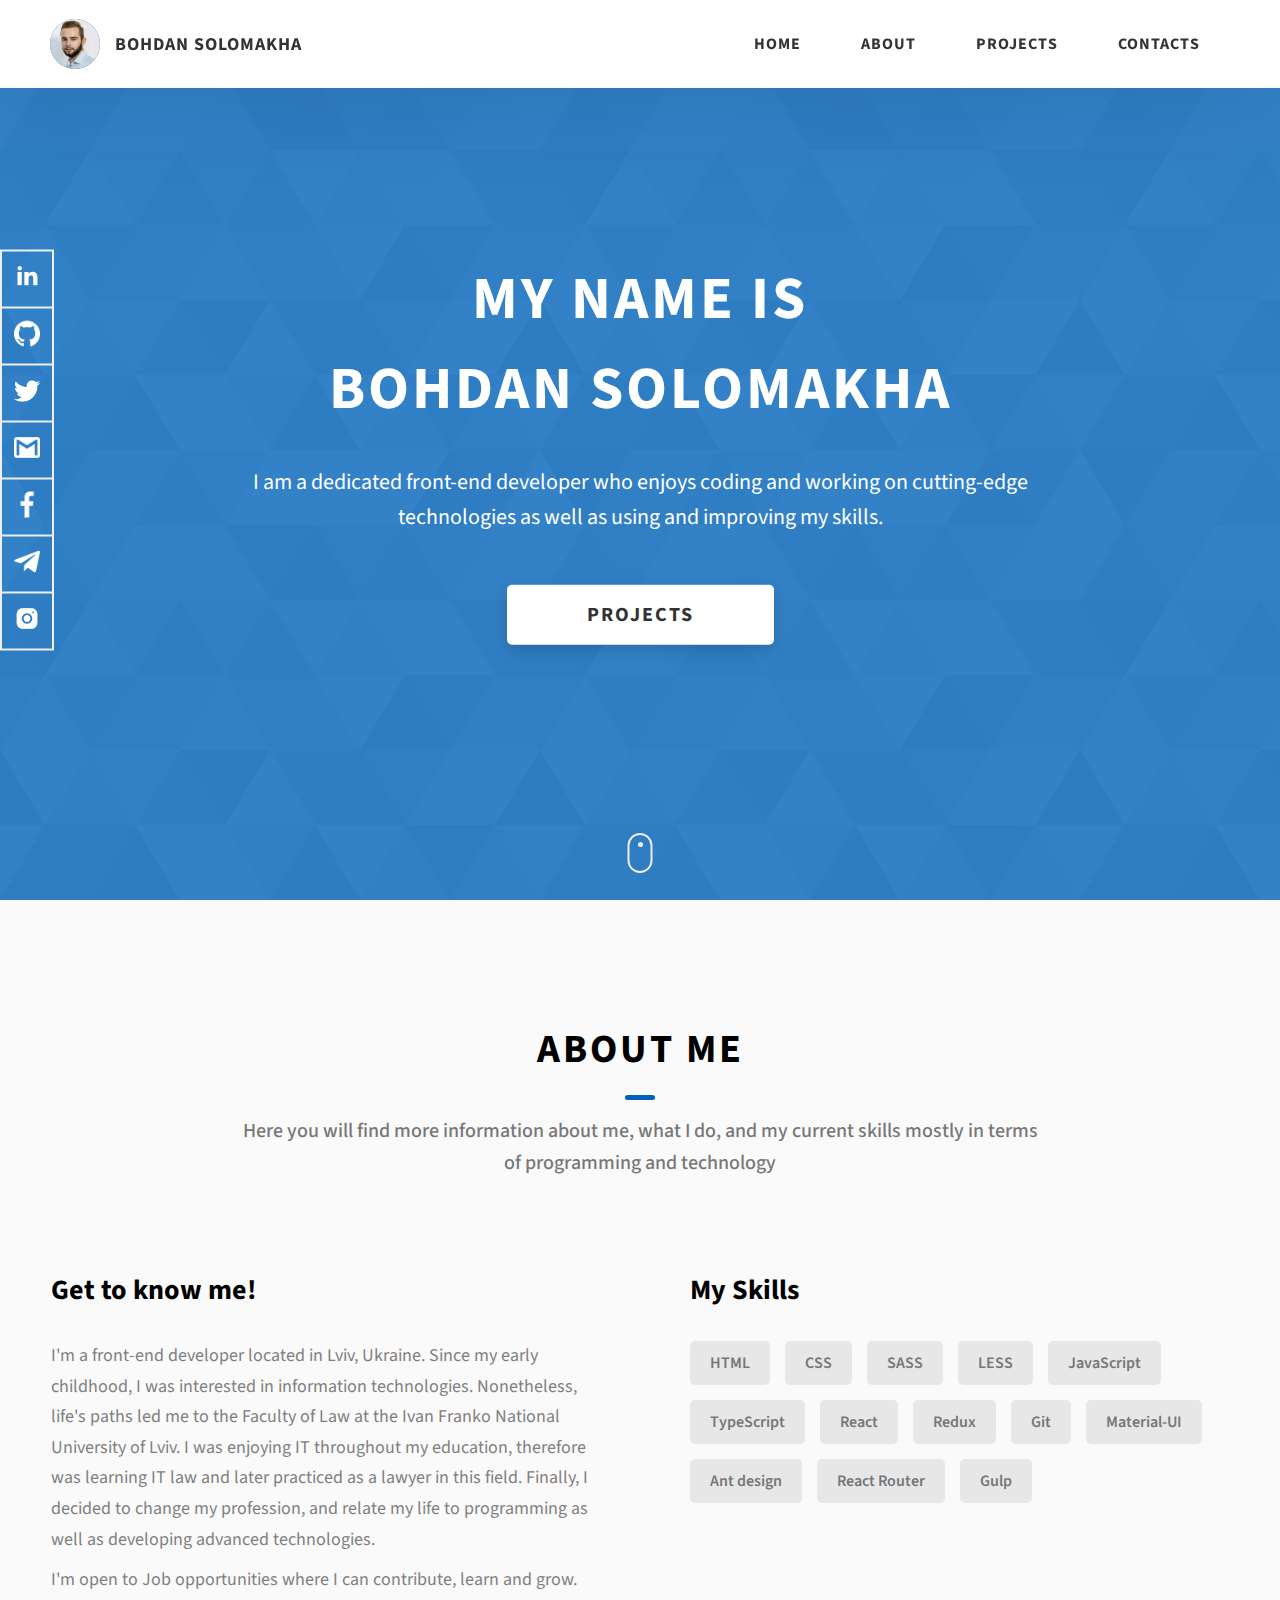
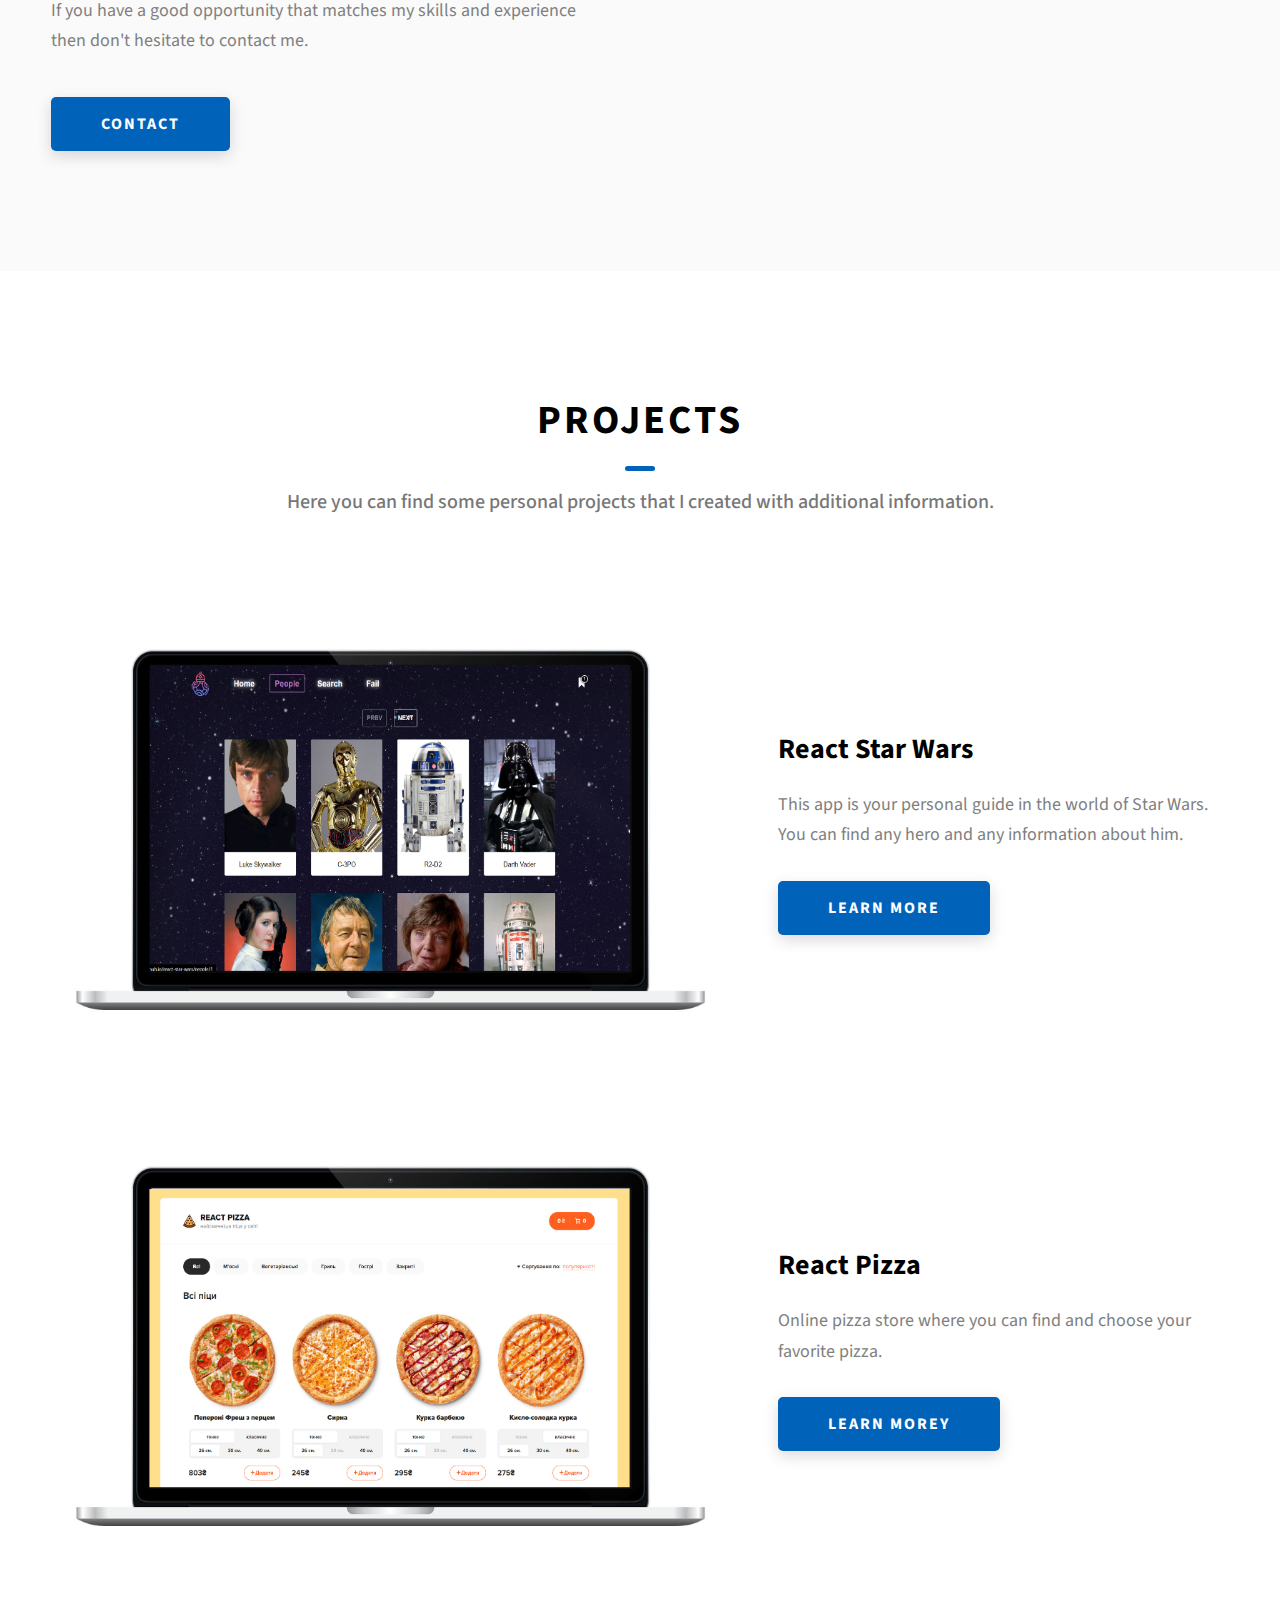
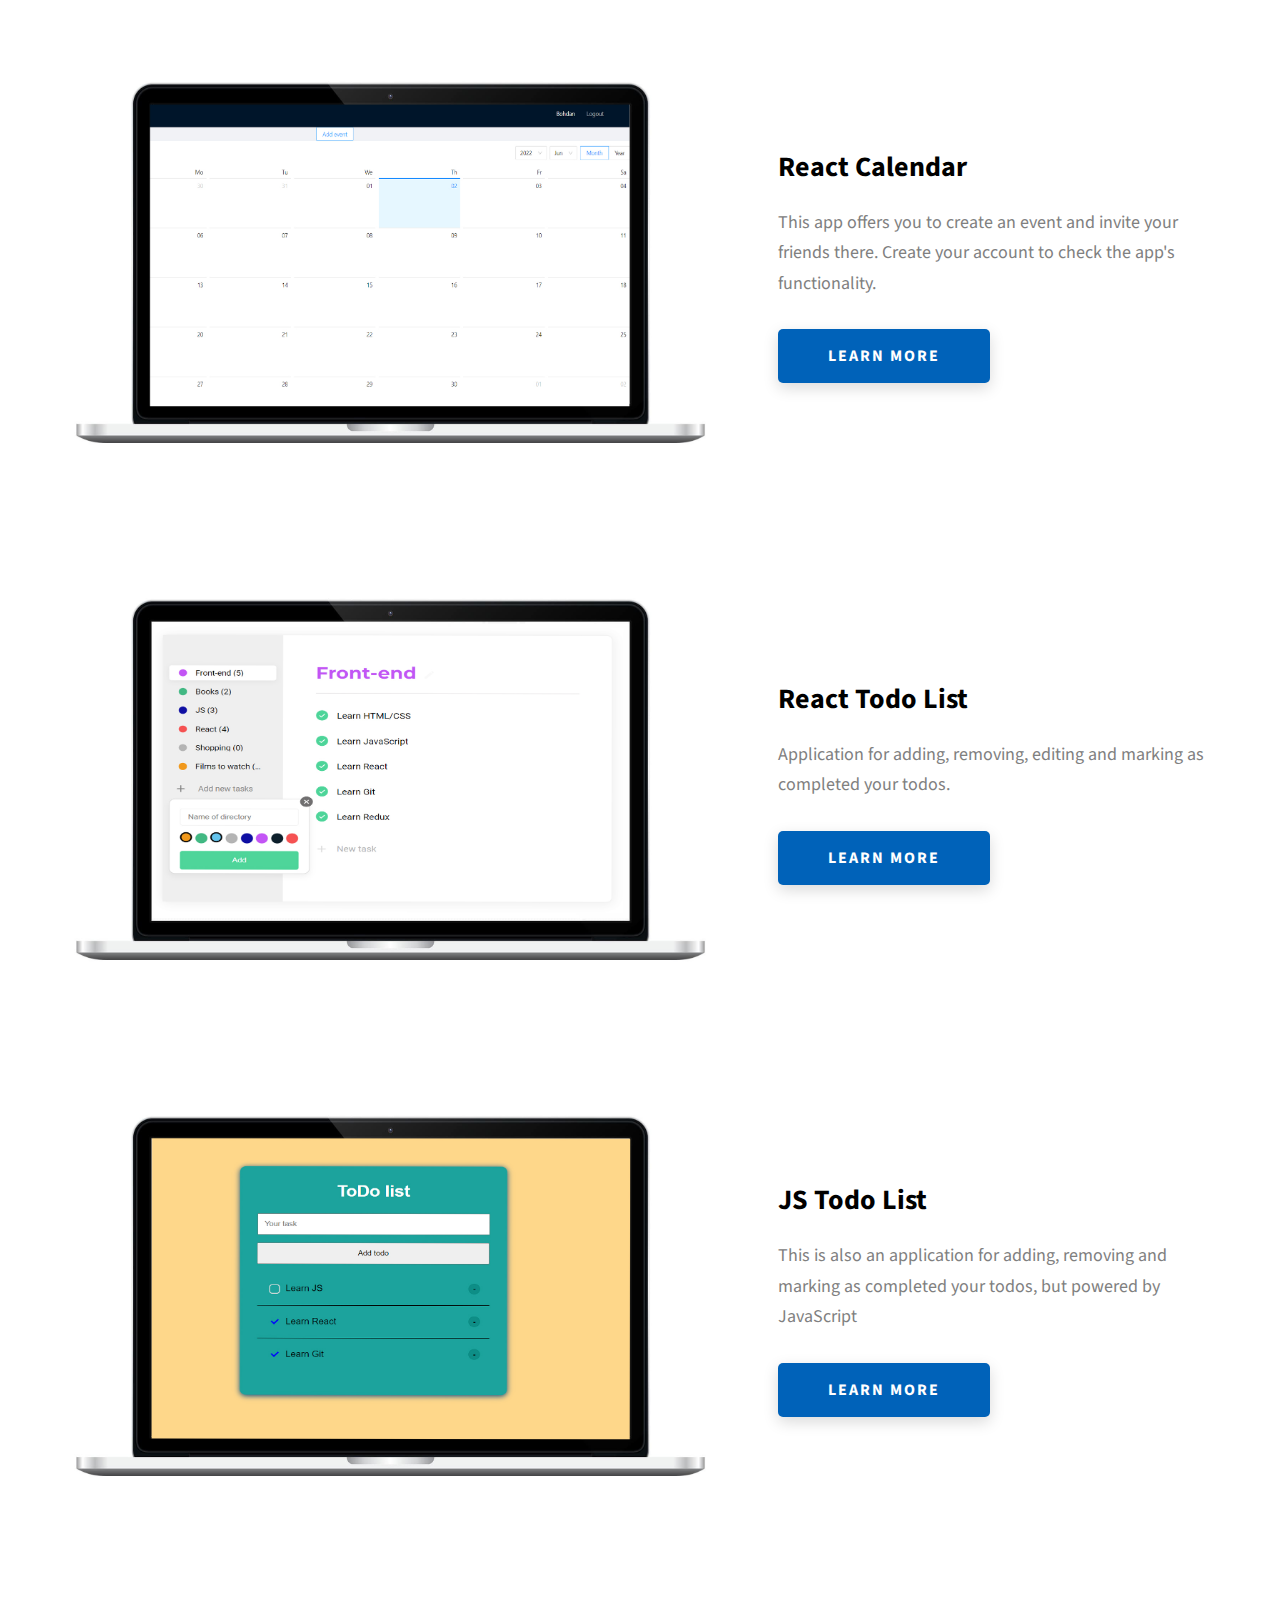
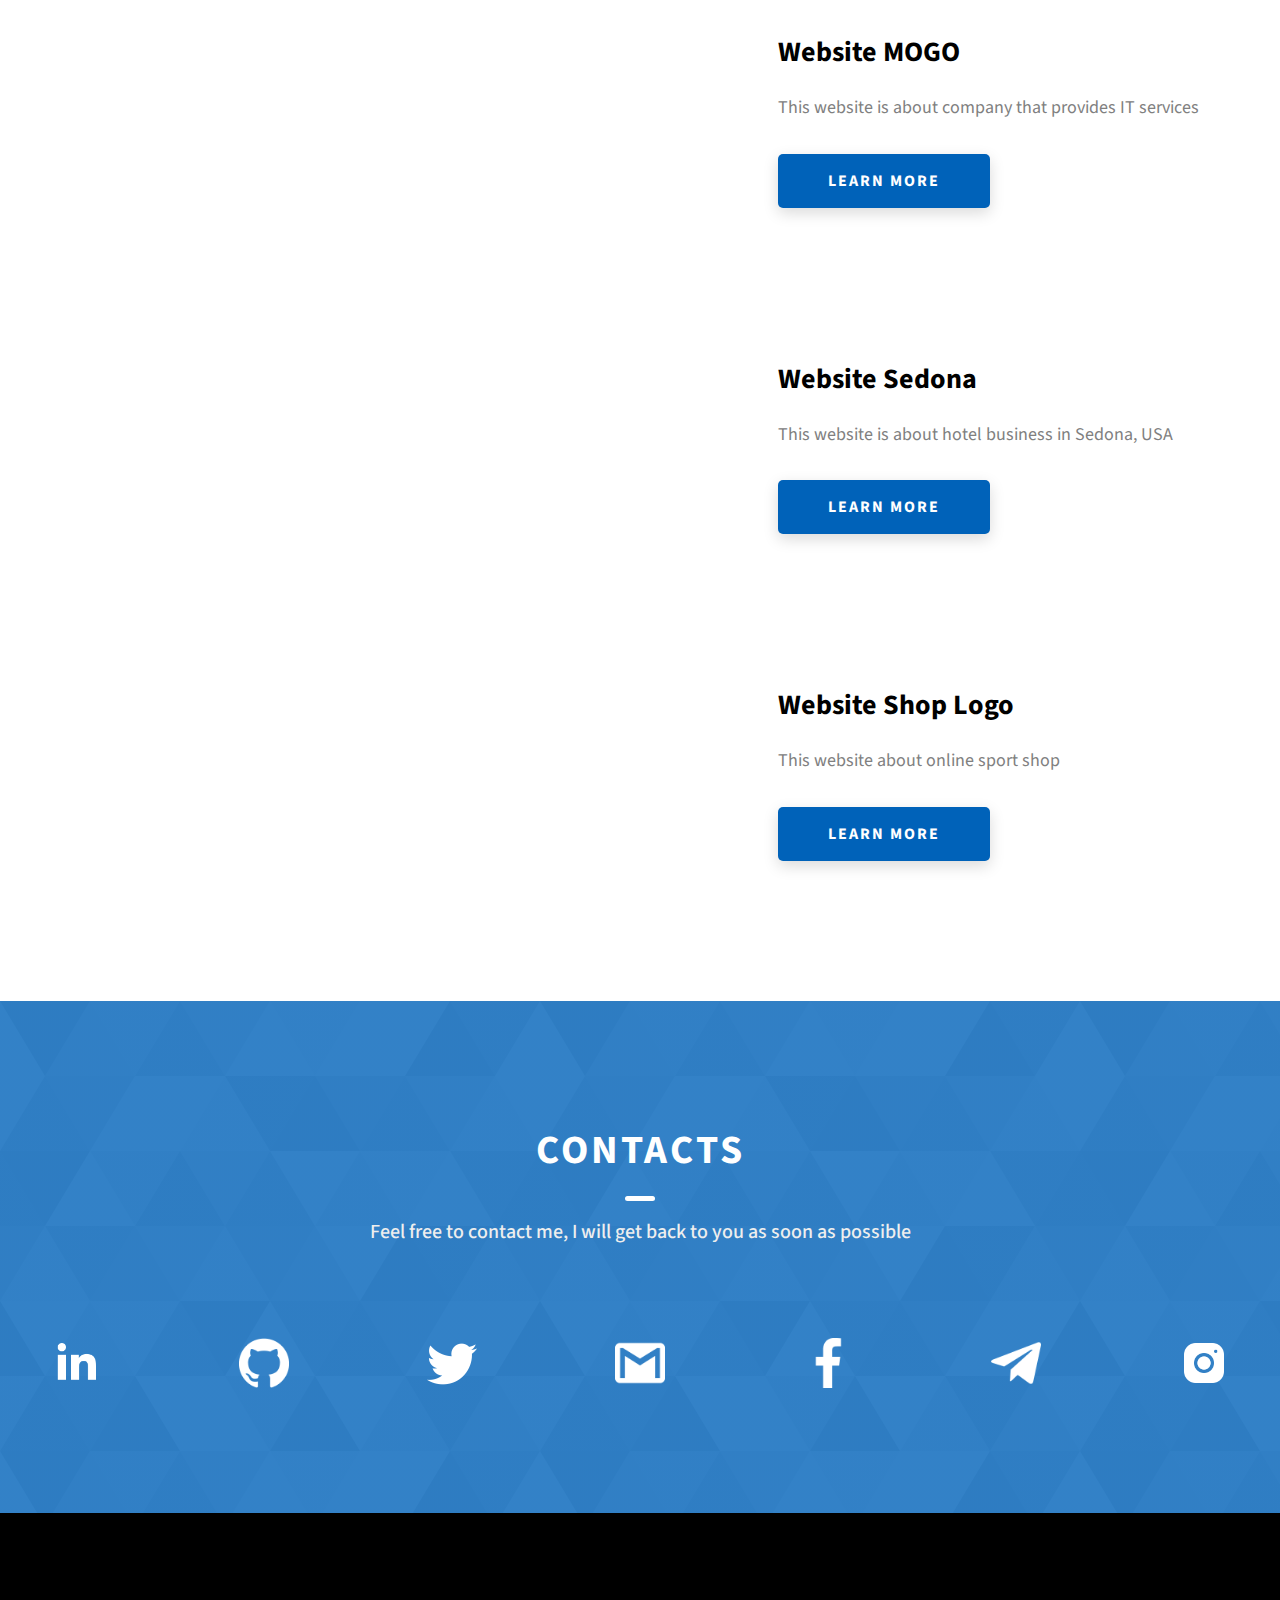
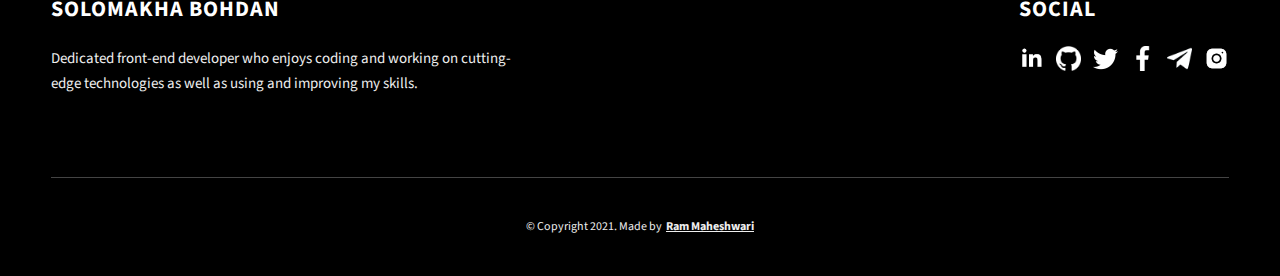
==== commit 013b58ba: "made some css changes and replaced some icons" ====
--- a/index.html
+++ b/index.html
@@ -5,7 +5,7 @@
     <meta name="viewport" content="width=device-width, initial-scale=1.0" />
     <meta http-equiv="X-UA-Compatible" content="ie=edge" />
     <title>Portfolio</title>
-    <meta name="description" content="Portfolio Template for Developer" />
+    <meta name="description" content="Portfolio Solomakha Bohdan" />
 
     <link rel="stylesheet" href="css/style.css" />
 
@@ -84,7 +84,7 @@
     </header>
     <section class="home-hero">
       <div class="home-hero__content">
-        <h1 class="heading-primary">Hey, My name is <br> Bohdan Solomakha</h1>
+        <h1 class="heading-primary">My name is <br> Bohdan Solomakha</h1>
         <div class="home-hero__info">
           <p class="text-primary">
             I am a dedicated front-end developer who enjoys coding and working on cutting-edge technologies as well as using and improving my skills.
@@ -184,7 +184,7 @@
             <h3 class="about__content-title">Get to know me!</h3>
             <div class="about__content-details">
               <p class="about__content-details-para">
-                I'm a front-end developer located in Lviv, Ukraine. Since my early childhood, I was interested in information technologies. Nonetheless, life's paths led me to the Faculty of Law at the Ivan Franko National University of Lviv. I was enjoying IT throughout my education, therefore was learning IT law and later practiced as a lawyer in this field. Finally, I decided to change my profession, and tie my life to programming as well as developing advanced technologies.
+                I'm a front-end developer located in Lviv, Ukraine. Since my early childhood, I was interested in information technologies. Nonetheless, life's paths led me to the Faculty of Law at the Ivan Franko National University of Lviv. I was enjoying IT throughout my education, therefore was learning IT law and later practiced as a lawyer in this field. Finally, I decided to change my profession, and relate my life to programming as well as developing advanced technologies.
               </p>
               <p class="about__content-details-para">
                 I'm open to Job opportunities where I can contribute, learn and grow. If you have a good opportunity that matches my skills and experience then don't hesitate to contact me.
@@ -407,14 +407,14 @@
     <section id="contact" class="contact sec-pad dynamicBg">
       <div class="main-container">
         <h2 class="heading heading-sec heading-sec__mb-med">
-          <span class="heading-sec__main heading-sec__main--lt">Contact</span>
+          <span class="heading-sec__main heading-sec__main--lt">Contacts</span>
           <span class="heading-sec__sub heading-sec__sub--lt">
            Feel free to contact me, I will get back to you as soon as possible
           </span>
         </h2>
         <div>
-          <div class="social-wrapper" style="display: flex; justify-content: space-between">
-            <div class="home-hero__social">
+          <div class="social-wrapper" style="display: flex; justify-content: space-between; flex-wrap: wrap">
+            <div class="home-hero__social home-hero__social--selected">
               <a href="https://www.linkedin.com/in/bohdan-solomakha-750a14240/" class="">
                 <img
                         src="./assets/png/linkedin-ico.png"
@@ -423,7 +423,7 @@
                 />
               </a>
             </div>
-            <div class="home-hero__social">
+            <div class="home-hero__social home-hero__social--selected">
               <a href="https://github.com/BohdanSolo" class="">
                 <img
                         src="./assets/png/github-ico.png"
@@ -432,7 +432,7 @@
                 />
               </a>
             </div>
-            <div class="home-hero__social">
+            <div class="home-hero__social home-hero__social--selected">
               <a href="https://twitter.com/Bohdan_solo?t=991ut2WGYXUdXhXmWjefPw&s=09" class="">
                 <img
                         src="./assets/png/twitter-ico.png"
@@ -441,7 +441,7 @@
                 />
               </a>
             </div>
-            <div class="home-hero__social" id="email" style="position: relative">
+            <div class="home-hero__social home-hero__social--selected" id="email" style="position: relative">
               <a
                       href="mailto:solomakha.bohdan@gmail.com"
                       class=""
@@ -454,7 +454,7 @@
               </a>
               <div class="copied" id="copied">Email copied!</div>
             </div>
-            <div class="home-hero__social">
+            <div class="home-hero__social home-hero__social--selected">
               <a href="https://www.facebook.com/bohdan.solomakha" class="" style="color: white">
                 <img
                         src="./assets/png/facebook.png"
@@ -463,7 +463,7 @@
                 />
               </a>
             </div>
-            <div class="home-hero__social">
+            <div class="home-hero__social home-hero__social--selected">
               <a href="https://t.me/bodia_solo" class="" style="color: white">
                 <img
                         src="./assets/png/telegram.png"
@@ -472,7 +472,7 @@
                 />
               </a>
             </div>
-            <div class="home-hero__social">
+            <div class="home-hero__social home-hero__social--selected">
               <a
                       href="https://www.instagram.com/bodia_solo/"
                       class=""
--- a/css/style.css
+++ b/css/style.css
@@ -1,2 +1,2 @@
 *,*::after,*::before{margin:0;padding:0;box-sizing:inherit;font-family:inherit}html{font-size:62.5%;scroll-behavior:smooth}@media only screen and (max-width: 75em){html{font-size:59%}}@media only screen and (max-width: 56.25em){html{font-size:56%}}@media only screen and (min-width: 112.5em){html{font-size:65%}}body{box-sizing:border-box;position:relative;line-height:1.5;font-family:sans-serif;overflow-x:hidden;overflow-y:scroll;font-family:'Source Sans Pro', sans-serif}a{text-decoration:none;color:inherit}li{list-style:none}input:focus,button:focus,a:focus,textarea:focus{outline:none}button{border:none;cursor:pointer}textarea{resize:none}.heading-primary{font-size:6rem;text-transform:uppercase;letter-spacing:3px;text-align:center}@media only screen and (max-width: 37.5em){.heading-primary{font-size:4.5rem}}.heading-sec__mb-bg{margin-bottom:11rem}@media only screen and (max-width: 56.25em){.heading-sec__mb-bg{margin-bottom:8rem}}.heading-sec__mb-med{margin-bottom:9rem}@media only screen and (max-width: 56.25em){.heading-sec__mb-med{margin-bottom:8rem}}.heading-sec__main{display:block;font-size:4rem;text-transform:uppercase;letter-spacing:1px;letter-spacing:3px;text-align:center;margin-bottom:3.5rem;position:relative}.heading-sec__main--lt{color:#fff}.heading-sec__main--lt::after{content:'';background:#fff !important}.heading-sec__main::after{content:'';position:absolute;top:calc(100% + 1.5rem);height:5px;width:3rem;background:#0062b9;left:50%;transform:translateX(-50%);border-radius:5px}@media only screen and (max-width: 37.5em){.heading-sec__main::after{top:calc(100% + 1.2rem)}}.heading-sec__sub{display:block;text-align:center;color:#777;font-size:2rem;font-weight:500;max-width:80rem;margin:auto;line-height:1.6}@media only screen and (max-width: 37.5em){.heading-sec__sub{font-size:1.8rem}}.heading-sec__sub--lt{color:#eee}.heading-sm{font-size:2.2rem;text-transform:uppercase;letter-spacing:1px}.main-container{max-width:120rem;margin:auto;width:92%}.btn{background:#fff;color:#333;text-transform:uppercase;letter-spacing:2px;display:inline-block;font-weight:700;border-radius:5px;box-shadow:0 5px 15px 0 rgba(0,0,0,0.15);transition:transform .3s}.btn:hover{transform:translateY(-3px)}.btn--bg{padding:1.5rem 8rem;font-size:2rem}.btn--med{padding:1.5rem 5rem;font-size:1.6rem}.btn--theme{background:#0062b9;color:#fff}.btn--theme-inv{color:#0062b9;background:#fff;border:2px solid #0062b9;box-shadow:none;padding:calc(1.5rem - 2px) calc(5rem - 2px)}.sec-pad{padding:12rem 0}@media only screen and (max-width: 56.25em){.sec-pad{padding:8rem 0}}.text-primary{color:#fff;font-size:2.2rem;text-align:center;width:100%;line-height:1.6}@media only screen and (max-width: 37.5em){.text-primary{font-size:2rem}}.d-none{display:none}.home-hero{color:#fff;background:linear-gradient(to right, rgba(0,98,185,0.8), rgba(0,98,185,0.8)),url(../../assets/svg/common-bg.svg);background-position:center;height:100vh;min-height:80rem;max-height:120rem;position:relative}@media only screen and (max-width: 37.5em){.home-hero{height:unset;min-height:unset}}.home-hero__socials{position:absolute;top:50%;border:2px solid #eee;border-left:2px solid #eee;transform:translateY(-50%)}@media only screen and (max-width: 56.25em){.home-hero__socials{display:none}}.home-hero__mouse-scroll-cont{position:absolute;bottom:3%;left:50%;transform:translateX(-50%)}@media only screen and (max-width: 37.5em){.home-hero__mouse-scroll-cont{display:none}}.home-hero__social{width:5rem}.home-hero__social-icon-link{width:100%;display:block;padding:1.2rem;border-bottom:2px solid #eee;transition:background .3s}.home-hero__social-icon-link:hover{background:rgba(255,255,255,0.1)}.home-hero__social-icon-link--bd-none{border-bottom:0}.home-hero__social-icon{width:100%}.home-hero__content{position:absolute;top:50%;left:50%;transform:translate(-50%, -50%);max-width:90rem;width:92%}@media only screen and (max-width: 37.5em){.home-hero__content{padding:19rem 0 13rem 0;margin:auto;position:static;transform:translate(0, 0)}}.home-hero__info{margin:3rem auto 0 auto;max-width:80rem}.home-hero__cta{margin-top:5rem;text-align:center}.about{background:#fafafa}.about__content{display:grid;grid-template-columns:1fr 1fr;grid-gap:10rem}@media only screen and (max-width: 56.25em){.about__content{grid-template-columns:1fr;grid-gap:8rem}}.about__content-title{font-weight:700;font-size:2.8rem;margin-bottom:3rem}@media only screen and (max-width: 37.5em){.about__content-title{font-size:2.4rem}}.about__content-details-para{font-size:1.8rem;color:grey;max-width:60rem;line-height:1.7;margin-bottom:1rem}.about__content-details-para--hl{font-weight:700;margin:0 3px}.about__content-details-para:last-child{margin-bottom:4rem}.projects__row{display:grid;grid-template-columns:1.5fr 1fr;grid-gap:5rem;margin-bottom:11rem}@media only screen and (max-width: 56.25em){.projects__row{grid-template-columns:1fr;grid-gap:2rem;margin-bottom:8rem}}@media only screen and (max-width: 56.25em){.projects__row{text-align:center}}.projects__row:last-child{margin-bottom:0}.projects__row-img-cont{overflow:hidden}.projects__row-img{width:100%;display:block;-o-object-fit:cover;object-fit:cover}.projects__row-content{padding:2rem 0;display:flex;justify-content:center;flex-direction:column;align-items:flex-start}@media only screen and (max-width: 56.25em){.projects__row-content{align-items:center}}.projects__row-content-title{font-weight:700;font-size:2.8rem;margin-bottom:2rem}@media only screen and (max-width: 37.5em){.projects__row-content-title{font-size:2.4rem}}.projects__row-content-desc{font-size:1.8rem;color:grey;max-width:60rem;line-height:1.7;margin-bottom:3rem}@media only screen and (max-width: 37.5em){.projects__row-content-desc{font-size:1.7rem}}.contact{background:linear-gradient(to right, rgba(0,98,185,0.8), rgba(0,98,185,0.8)),url(../../assets/svg/common-bg.svg);background-size:cover;background-position:center}.contact__form-container{box-shadow:0 0 10px rgba(0,0,0,0.1);background:white;padding:4rem;margin-top:6rem;max-width:80rem;text-align:right;width:95%;border-radius:5px;margin:5rem auto 0 auto}@media only screen and (max-width: 37.5em){.contact__form-container{padding:3rem}}.contact__form-field{margin-bottom:4rem}@media only screen and (max-width: 37.5em){.contact__form-field{margin-bottom:3rem}}.contact__form-label{color:#666;font-size:1.4rem;letter-spacing:1px;font-weight:700;margin-bottom:1rem;display:block;text-align:left}.contact__form-input{color:#333;padding:2rem;width:100%;border:1px solid #ebebeb;font-size:1.6rem;letter-spacing:0px;background:#f0f0f0;border-radius:5px;font-weight:600}.contact__form-input::-moz-placeholder{color:#999;font-weight:600;font-size:1.6rem}.contact__form-input:-ms-input-placeholder{color:#999;font-weight:600;font-size:1.6rem}.contact__form-input::placeholder{color:#999;font-weight:600;font-size:1.6rem}.contact__form-input::-webkit-input-placeholder{color:#999;font-weight:600;font-size:1.6rem}.contact__form-input:-ms-input-placeholder{color:#999;font-weight:600;font-size:1.6rem}.contact__form-input::-ms-input-placeholder{color:#999;font-weight:600;font-size:1.6rem}.contact__form-input:-moz-placeholder{opacity:1;color:#999;font-weight:600;font-size:1.6rem}.contact__form-input::-moz-placeholder{opacity:1;color:#999;font-weight:600;font-size:1.6rem}.contact__btn{width:30%;padding:2rem 4rem;font-size:1.6rem}@media only screen and (max-width: 37.5em){.contact__btn{width:100%}}.project-cs-hero{color:#fff;background:linear-gradient(to right, rgba(0,98,185,0.8), rgba(0,98,185,0.8)),url(../../assets/svg/common-bg.svg);background-size:cover;background-position:center;position:relative}@media only screen and (max-width: 37.5em){.project-cs-hero{height:unset;min-height:unset}}.project-cs-hero__content{padding:25rem 0 17rem 0;max-width:90rem;width:92%;margin:auto}@media only screen and (max-width: 37.5em){.project-cs-hero__content{padding:19rem 0 13rem 0;margin:auto;position:static;transform:translate(0, 0)}}.project-cs-hero__info{margin:3rem auto 0 auto;max-width:80rem}.project-cs-hero__cta{margin-top:5rem;text-align:center}.project-details__content{padding:8rem 0;max-width:90rem;margin:auto}.project-details__content-title{font-weight:700;font-size:2.8rem;margin-bottom:3rem}@media only screen and (max-width: 37.5em){.project-details__content-title{font-size:2.4rem}}.project-details__showcase-img-cont{width:100%;margin-bottom:6rem}.project-details__showcase-img{width:100%}.project-details__content-main{width:100%;max-width:70rem;margin:auto}.project-details__desc{margin:0 0 7rem 0}.project-details__desc-para{font-size:1.8rem;line-height:1.7;color:grey;margin-bottom:2rem}.project-details__tools-used{margin:0 0 7rem 0}.project-details__tools-used-list{display:flex;flex-wrap:wrap}.project-details__tools-used-item{padding:1rem 2rem;margin-bottom:1.5rem;margin-right:1.5rem;font-size:1.6rem;background:rgba(153,153,153,0.2);border-radius:5px;font-weight:600;color:#777}.project-details__links{margin:0 0}.project-details__links-btn{margin-right:2rem}@media only screen and (max-width: 37.5em){.project-details__links-btn{margin-right:0;width:70%;margin-bottom:2rem;text-align:center}}.project-details__links-btn:last-child{margin:0}@media only screen and (max-width: 37.5em){.project-details__links-btn:last-child{margin:0}}.header{position:fixed;width:100%;z-index:1000;background:#000;background:#fff;box-shadow:0 10px 100px rgba(0,0,0,0.1)}.header__content{display:flex;align-items:center;justify-content:space-between;padding:1rem 5rem}@media only screen and (max-width: 56.25em){.header__content{padding:0 2rem}}.header__logo-container{display:flex;align-items:center;cursor:pointer;color:#333;transition:color .3s}.header__logo-container:hover{color:#0062b9}.header__logo-img-cont{width:5rem;height:5rem;border-radius:50px;overflow:hidden;margin-right:1.5rem;background:#0062b9}@media only screen and (max-width: 56.25em){.header__logo-img-cont{width:4.5rem;height:4.5rem;margin-right:1.2rem}}.header__logo-img{width:100%;height:100%;border-radius:50%;-o-object-fit:cover;object-fit:cover;-o-object-position:center;object-position:center;display:block;transform:scale(1.5, 1.5) translate(1px, 6px)}.header__logo-sub{font-size:1.8rem;text-transform:uppercase;font-weight:700;letter-spacing:1px}.header__links{display:flex}@media only screen and (max-width: 37.5em){.header__links{display:none}}.header__link{padding:2.2rem 3rem;display:inline-block;font-size:1.6rem;color:#333;text-transform:uppercase;letter-spacing:1px;font-weight:700;transition:color .3s}.header__link:hover{color:#0062b9}@media only screen and (max-width: 56.25em){.header__link{padding:3rem 1.8rem;font-size:1.5rem}}.header__main-ham-menu-cont{display:none;width:3rem;padding:2.2rem 0}@media only screen and (max-width: 37.5em){.header__main-ham-menu-cont{display:block}}.header__main-ham-menu{width:100%}.header__main-ham-menu-close{width:100%}.header__sm-menu{background:#fff;position:absolute;width:100%;top:100%;visibility:hidden;opacity:0;transition:all .3s;box-shadow:0px 5px 5px 0px rgba(0,0,0,0.1);-webkit-box-shadow:0px 5px 5px 0px rgba(0,0,0,0.1);-moz-box-shadow:0px 5px 5px 0px rgba(0,0,0,0.1)}.header__sm-menu--active{visibility:hidden;opacity:0}@media only screen and (max-width: 37.5em){.header__sm-menu--active{visibility:visible;opacity:1}}.header__sm-menu-link a{display:block;text-decoration:none;padding:2.5rem 3rem;font-size:1.6rem;color:#333;text-align:right;border-bottom:1px solid #eee;font-weight:700;text-transform:uppercase;letter-spacing:2px;transition:color .3s}.header__sm-menu-link a:hover{color:#0062b9}.header__sm-menu-link:first-child a{border-top:1px solid #eee}.header__sm-menu-link-last{border-bottom:0}.main-footer{background:#000;color:#fff}.main-footer__upper{display:flex;justify-content:space-between;padding:8rem 0}@media only screen and (max-width: 56.25em){.main-footer__upper{padding:6rem 0}}@media only screen and (max-width: 37.5em){.main-footer__upper{display:block}}.main-footer__row-1{order:2}@media only screen and (max-width: 56.25em){.main-footer__row-1{margin-bottom:5rem}}.main-footer__row-2{width:40%;order:1;max-width:50rem}@media only screen and (max-width: 56.25em){.main-footer__row-2{width:100%}}.main-footer__short-desc{margin-top:2rem;color:#eee;font-size:1.5rem;line-height:1.7}.main-footer__social-cont{margin-top:2rem}.main-footer__icon{margin-right:1rem;width:2.5rem;transition:0.2s linear}.main-footer__icon--mr-none{margin-right:0}.main-footer__lower{padding:4rem 0;border-top:1px solid #444;color:#eee;font-size:1.2rem;text-align:left;text-align:center}.main-footer__lower a{text-decoration:underline;font-weight:bold;margin-left:2px}@media only screen and (max-width: 56.25em){.main-footer__lower{padding:3.5rem 0}}.skills{display:flex;flex-wrap:wrap}.skills__skill{padding:1rem 2rem;margin-bottom:1.5rem;margin-right:1.5rem;font-size:1.6rem;background:rgba(153,153,153,0.2);border-radius:5px;font-weight:600;color:#777}.mouse{width:25px;height:40px;border:2px solid #eee;border-radius:60px;position:relative;overflow:hidden}.mouse::before{content:'';width:5px;height:5px;position:absolute;top:7px;left:50%;transform:translateX(-50%);background-color:#eee;border-radius:50%;opacity:1;animation:wheel 1.3s infinite;-webkit-animation:wheel 1.3s infinite}@keyframes wheel{to{opacity:0;top:27px}}@-webkit-keyframes wheel{to{opacity:0;top:27px}}.main-footer__icon:hover{transform:translateY(-5px)}
-.copied {display: none;position: absolute;width: 100px;top: 0;left: 50px;padding: 5px;color: white;font-size: 14px;background-color: rgba(0, 0, 0, 0.3);text-align: center;border-radius: 10px;} .copied2 {display: none;position: absolute;width: 100px;top: 10px;left: 55px;padding: 5px;color: white;font-size: 14px;background-color: rgba(0, 0, 0, 0.3);text-align: center;border-radius: 10px;}+.copied {display: none;position: absolute;width: 100px;top: 0;left: 50px;padding: 5px;color: white;font-size: 14px;background-color: rgba(0, 0, 0, 0.3);text-align: center;border-radius: 10px;} .copied2 {display: none;position: absolute;width: 100px;top: 10px;left: 55px;padding: 5px;color: white;font-size: 14px;background-color: rgba(0, 0, 0, 0.3);text-align: center;border-radius: 10px;}.home-hero__social--selected {transition: 0.2s linear;} .home-hero__social--selected:hover {transform: translateY(-7px);}
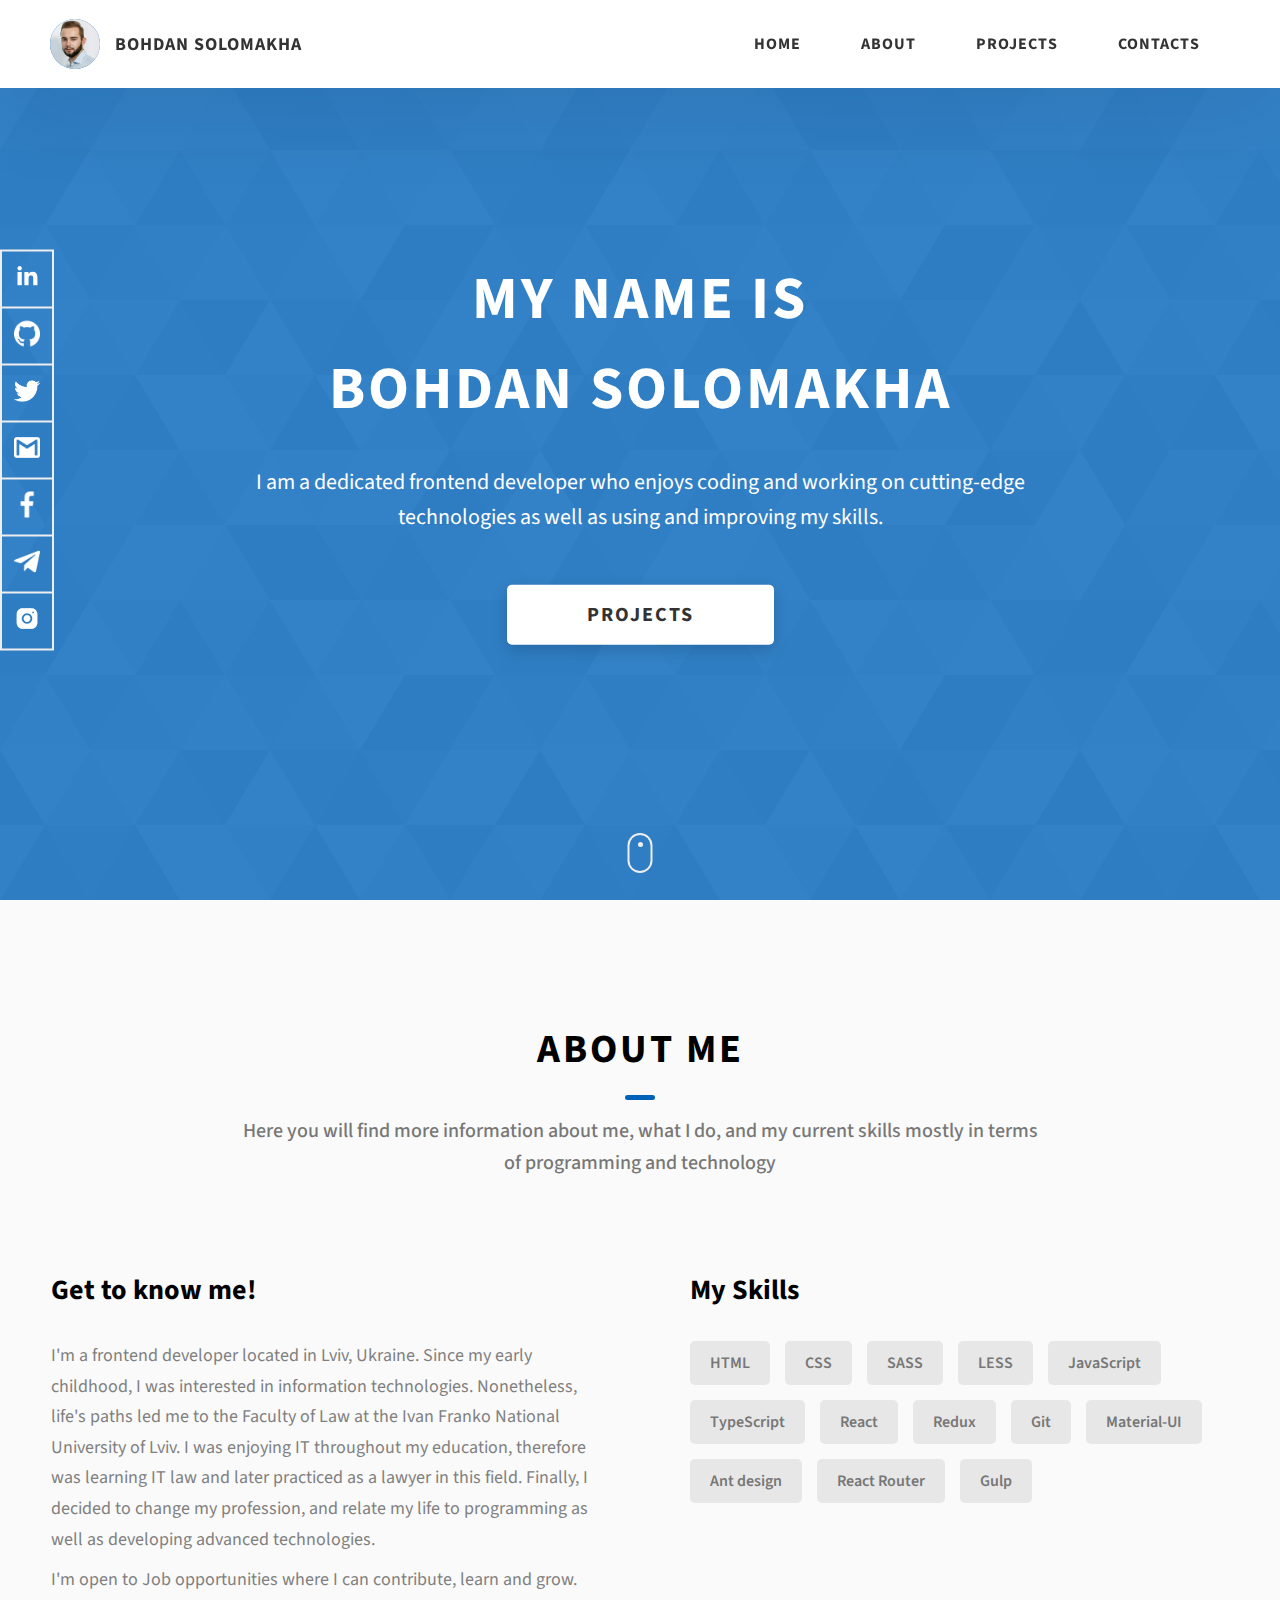
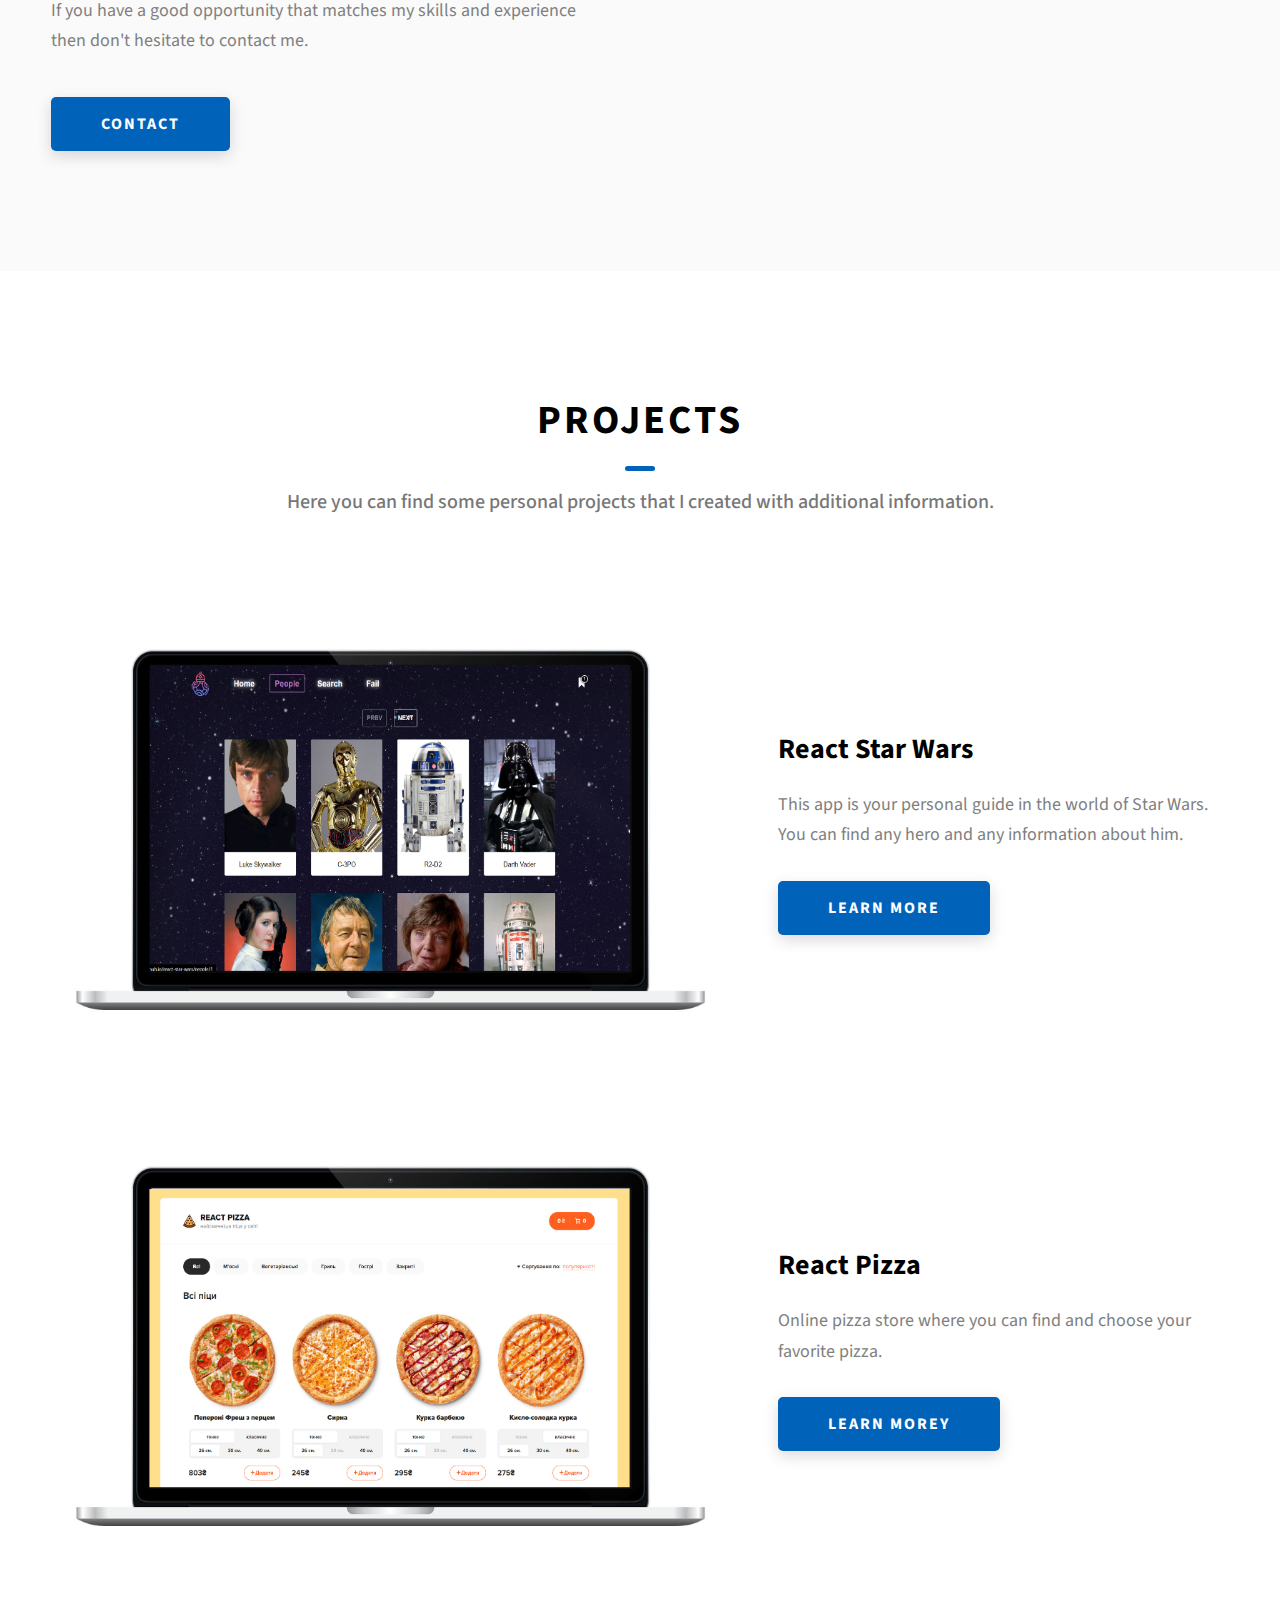
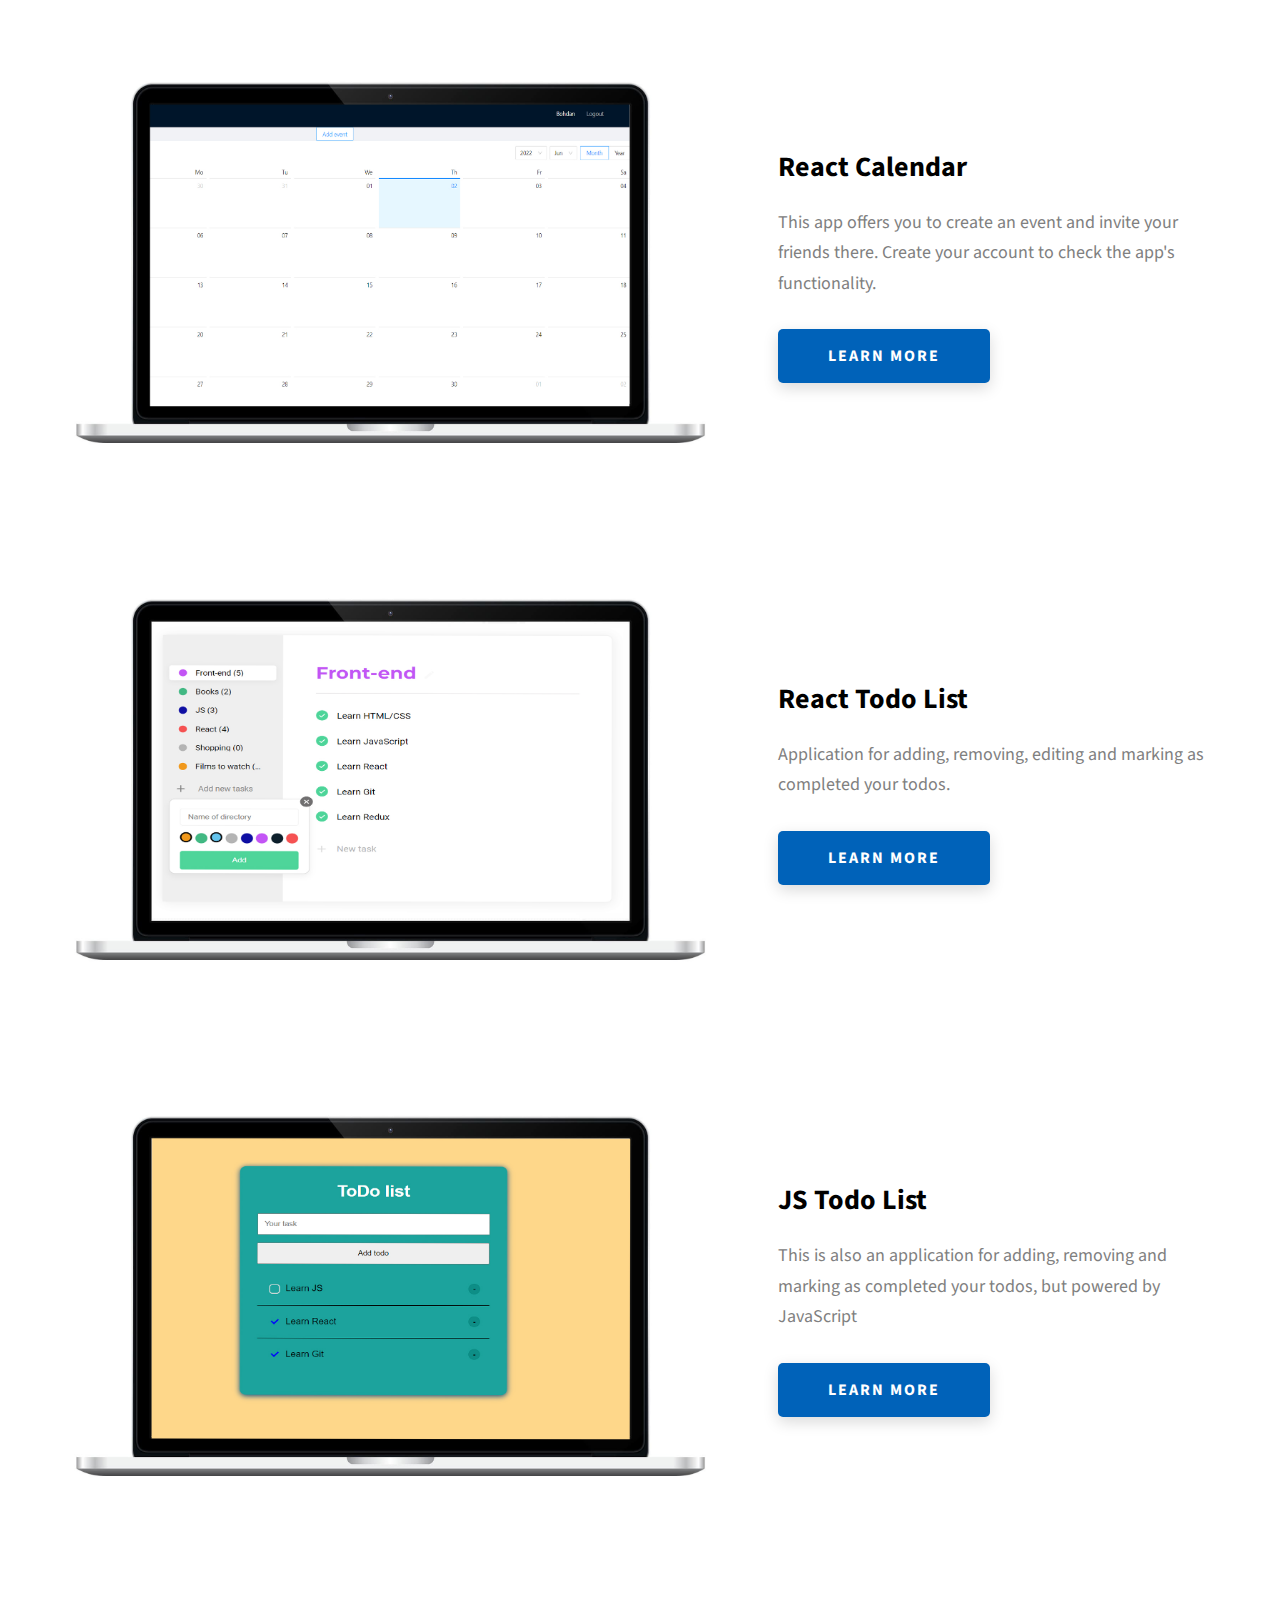
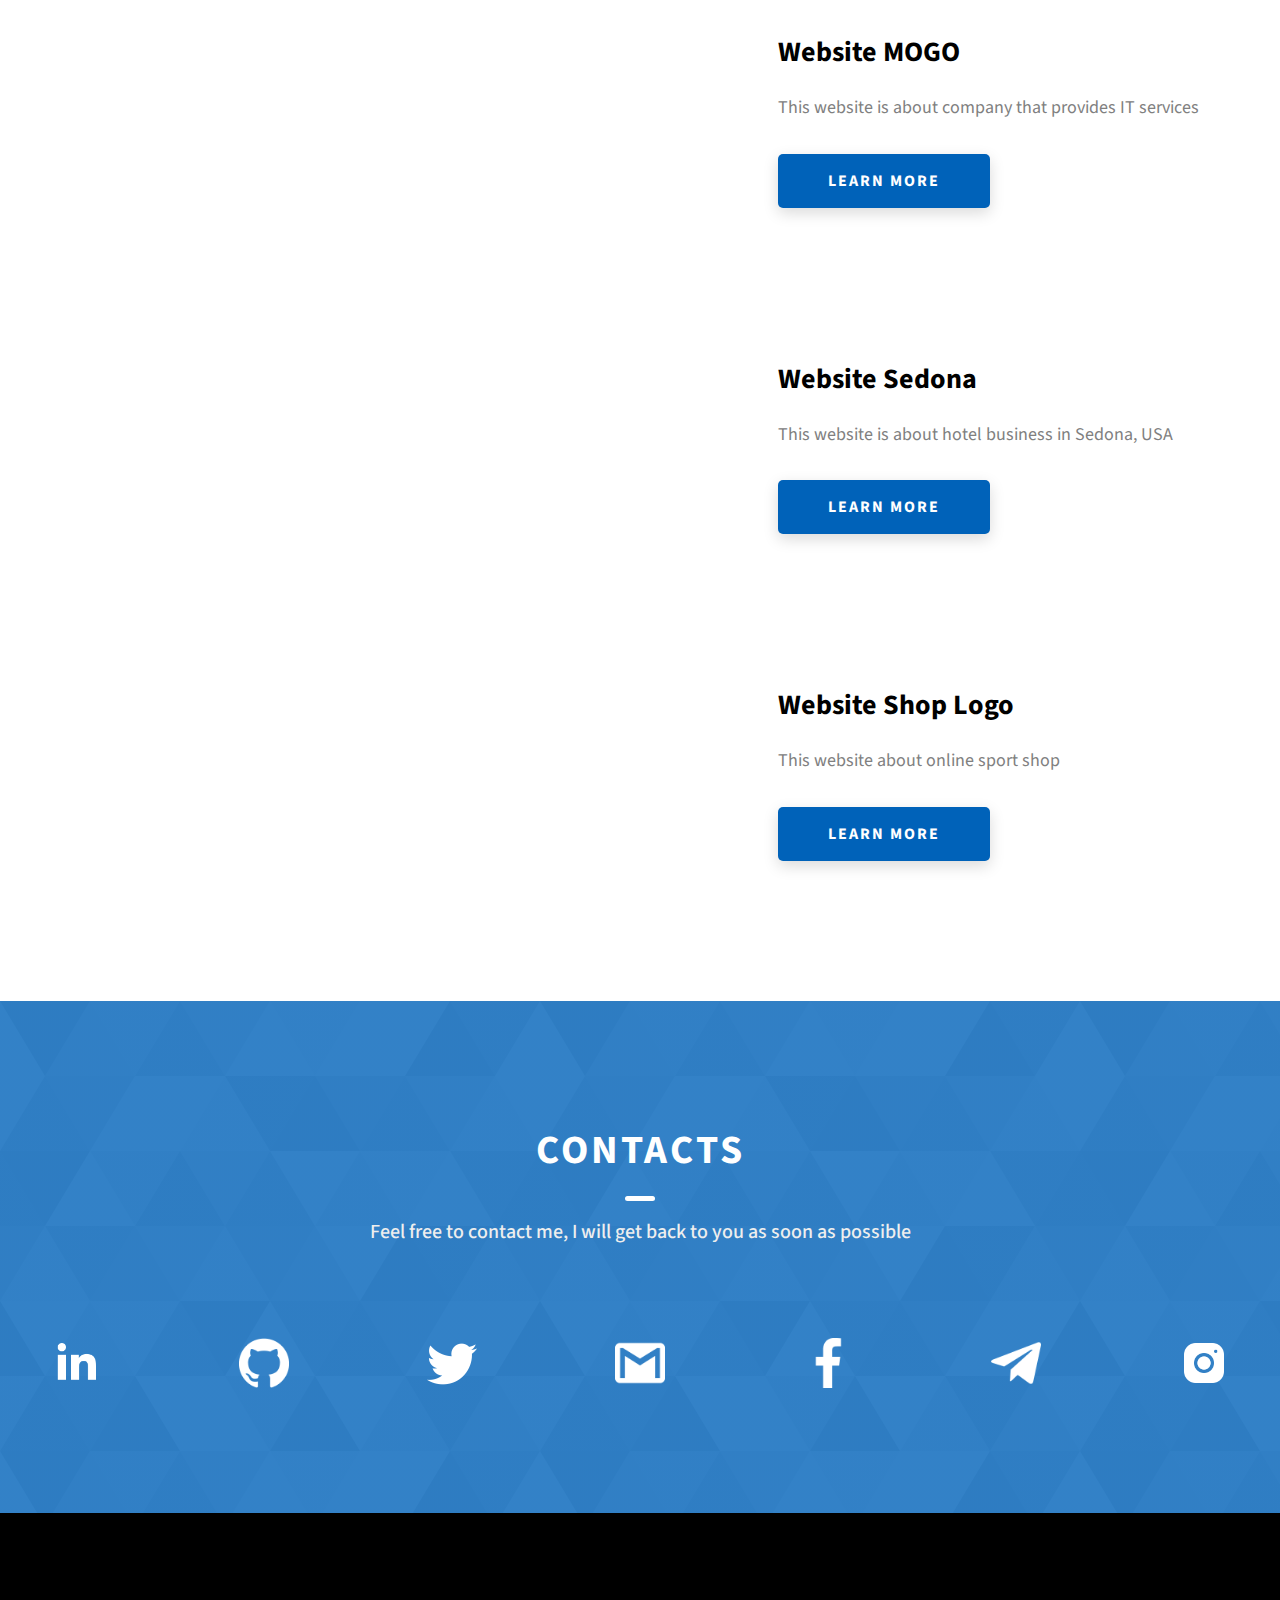
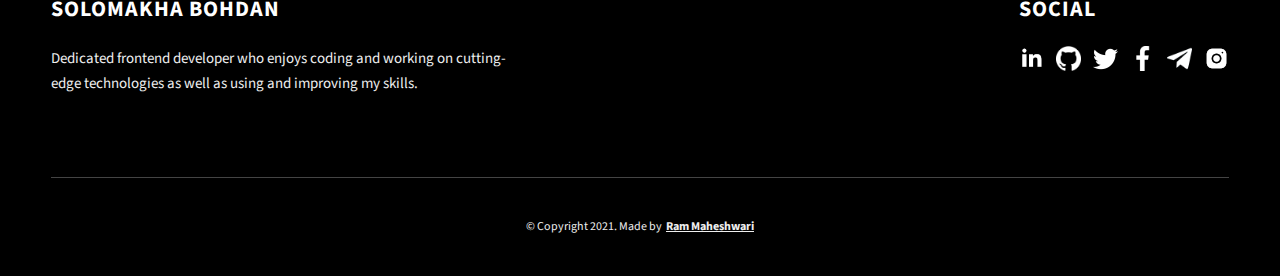
==== commit fd4411de: "made some grammar changes" ====
--- a/index.html
+++ b/index.html
@@ -87,7 +87,7 @@
         <h1 class="heading-primary">My name is <br> Bohdan Solomakha</h1>
         <div class="home-hero__info">
           <p class="text-primary">
-            I am a dedicated front-end developer who enjoys coding and working on cutting-edge technologies as well as using and improving my skills.
+            I am a dedicated frontend developer who enjoys coding and working on cutting-edge technologies as well as using and improving my skills.
           </p>
         </div>
         <div class="home-hero__cta">
@@ -184,7 +184,7 @@
             <h3 class="about__content-title">Get to know me!</h3>
             <div class="about__content-details">
               <p class="about__content-details-para">
-                I'm a front-end developer located in Lviv, Ukraine. Since my early childhood, I was interested in information technologies. Nonetheless, life's paths led me to the Faculty of Law at the Ivan Franko National University of Lviv. I was enjoying IT throughout my education, therefore was learning IT law and later practiced as a lawyer in this field. Finally, I decided to change my profession, and relate my life to programming as well as developing advanced technologies.
+                I'm a frontend developer located in Lviv, Ukraine. Since my early childhood, I was interested in information technologies. Nonetheless, life's paths led me to the Faculty of Law at the Ivan Franko National University of Lviv. I was enjoying IT throughout my education, therefore was learning IT law and later practiced as a lawyer in this field. Finally, I decided to change my profession, and relate my life to programming as well as developing advanced technologies.
               </p>
               <p class="about__content-details-para">
                 I'm open to Job opportunities where I can contribute, learn and grow. If you have a good opportunity that matches my skills and experience then don't hesitate to contact me.
@@ -547,7 +547,7 @@
           <div class="main-footer__row main-footer__row-2">
             <h4 class="heading heading-sm text-lt">Solomakha Bohdan</h4>
             <p class="main-footer__short-desc">
-              Dedicated front-end developer who enjoys coding and working on cutting-edge technologies as well as using and improving my skills.
+              Dedicated frontend developer who enjoys coding and working on cutting-edge technologies as well as using and improving my skills.
             </p>
           </div>
         </div>
